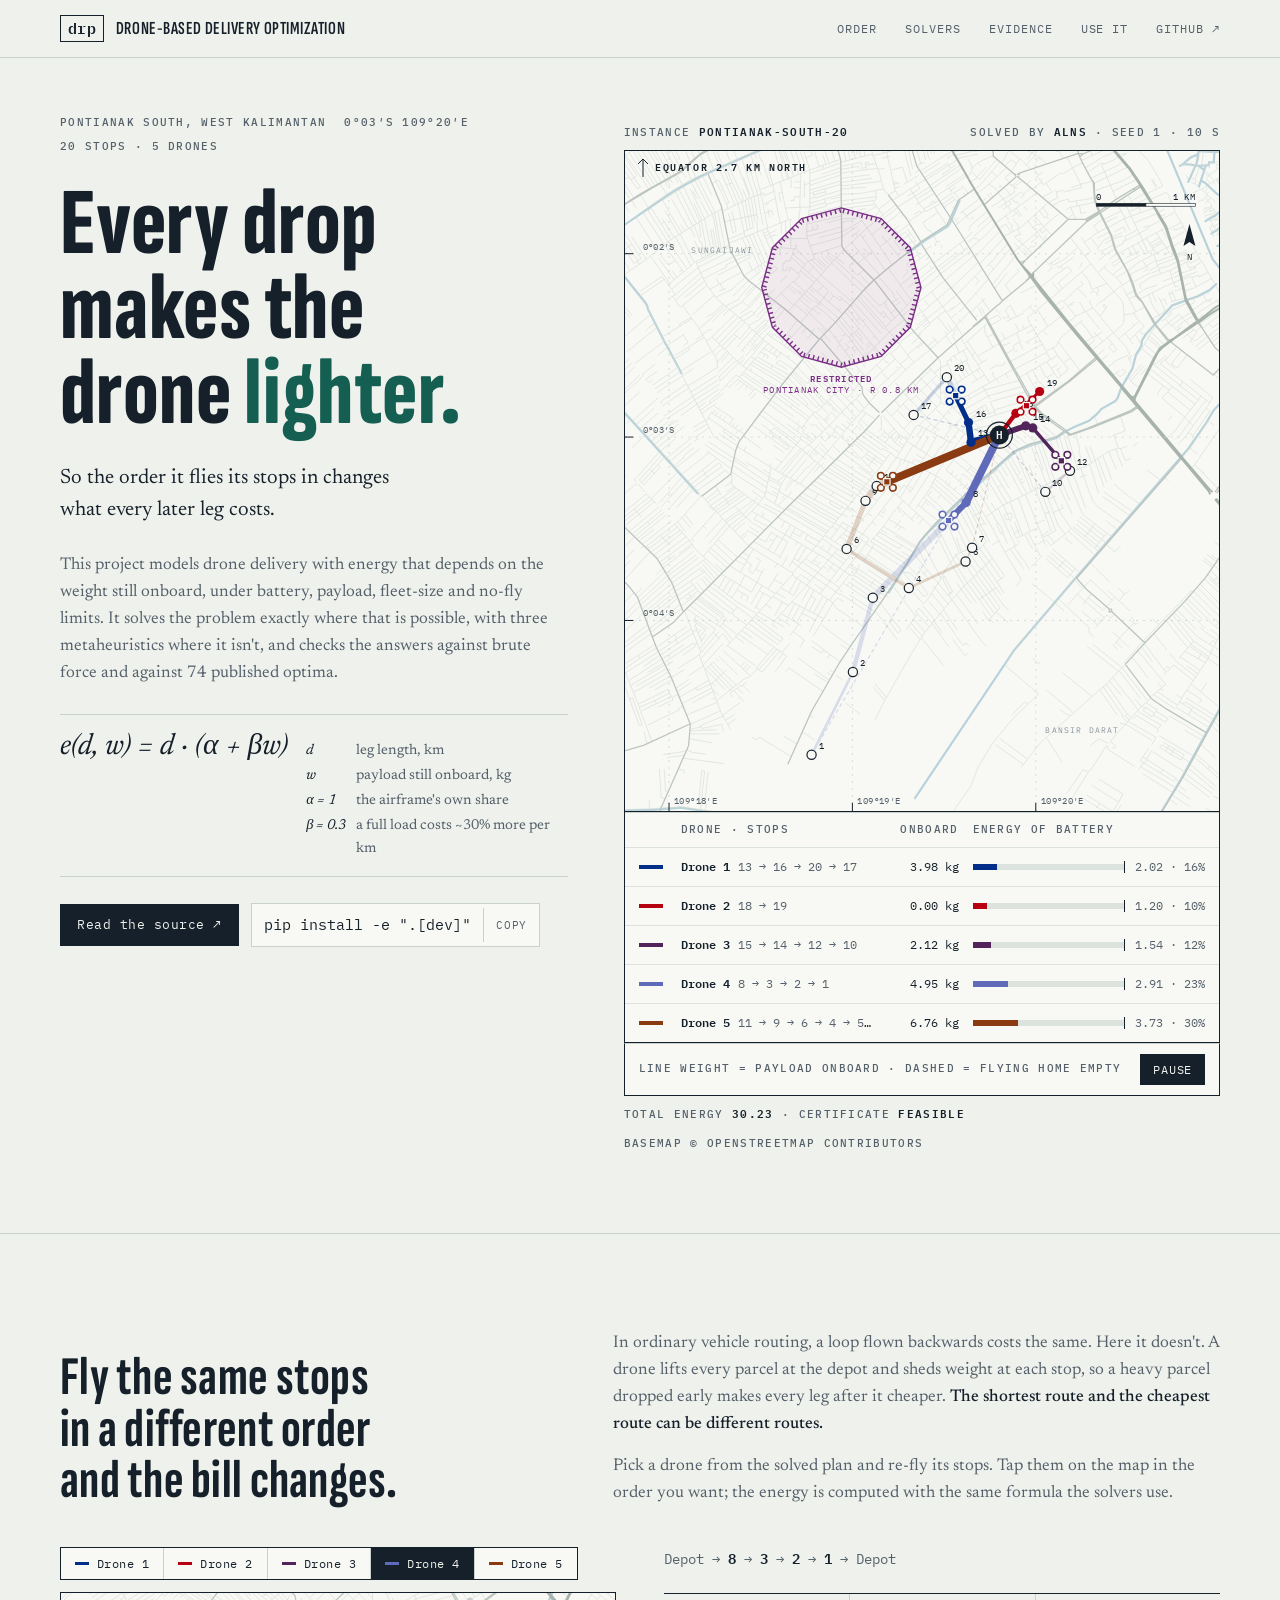
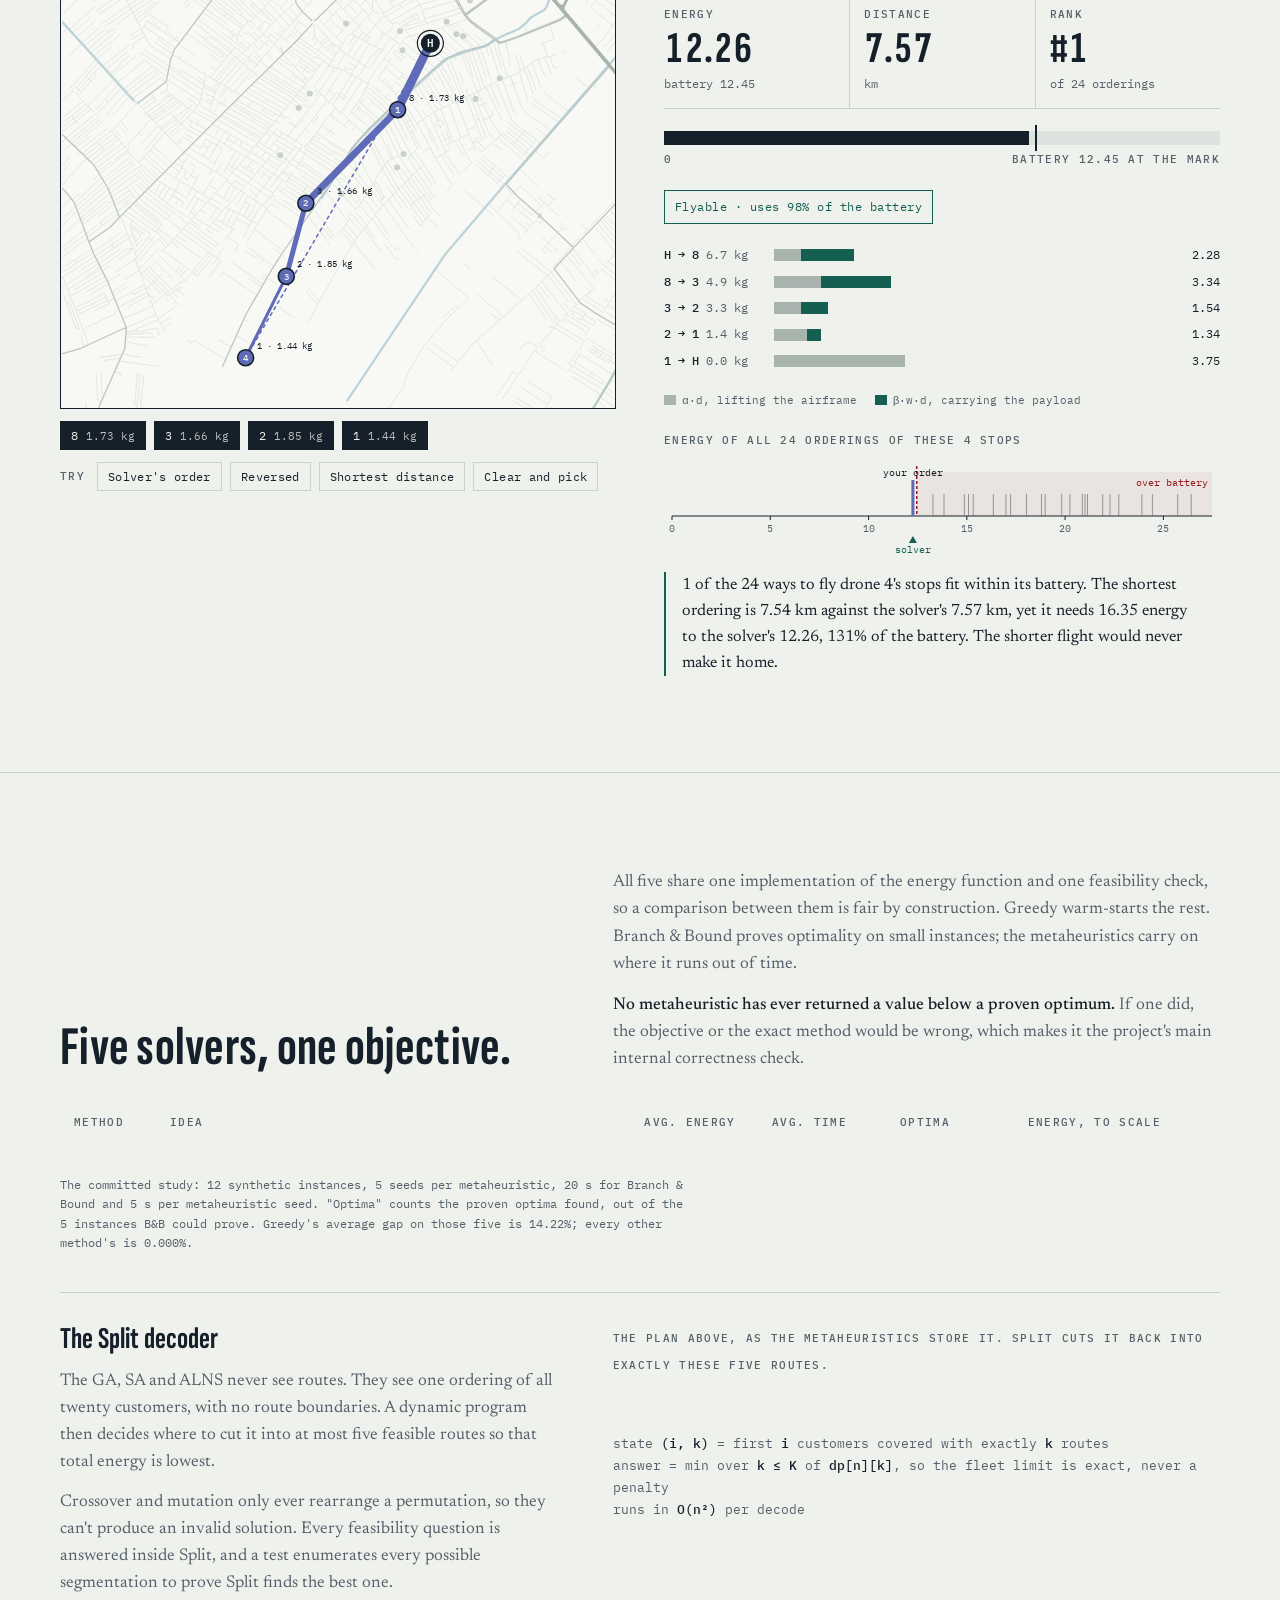
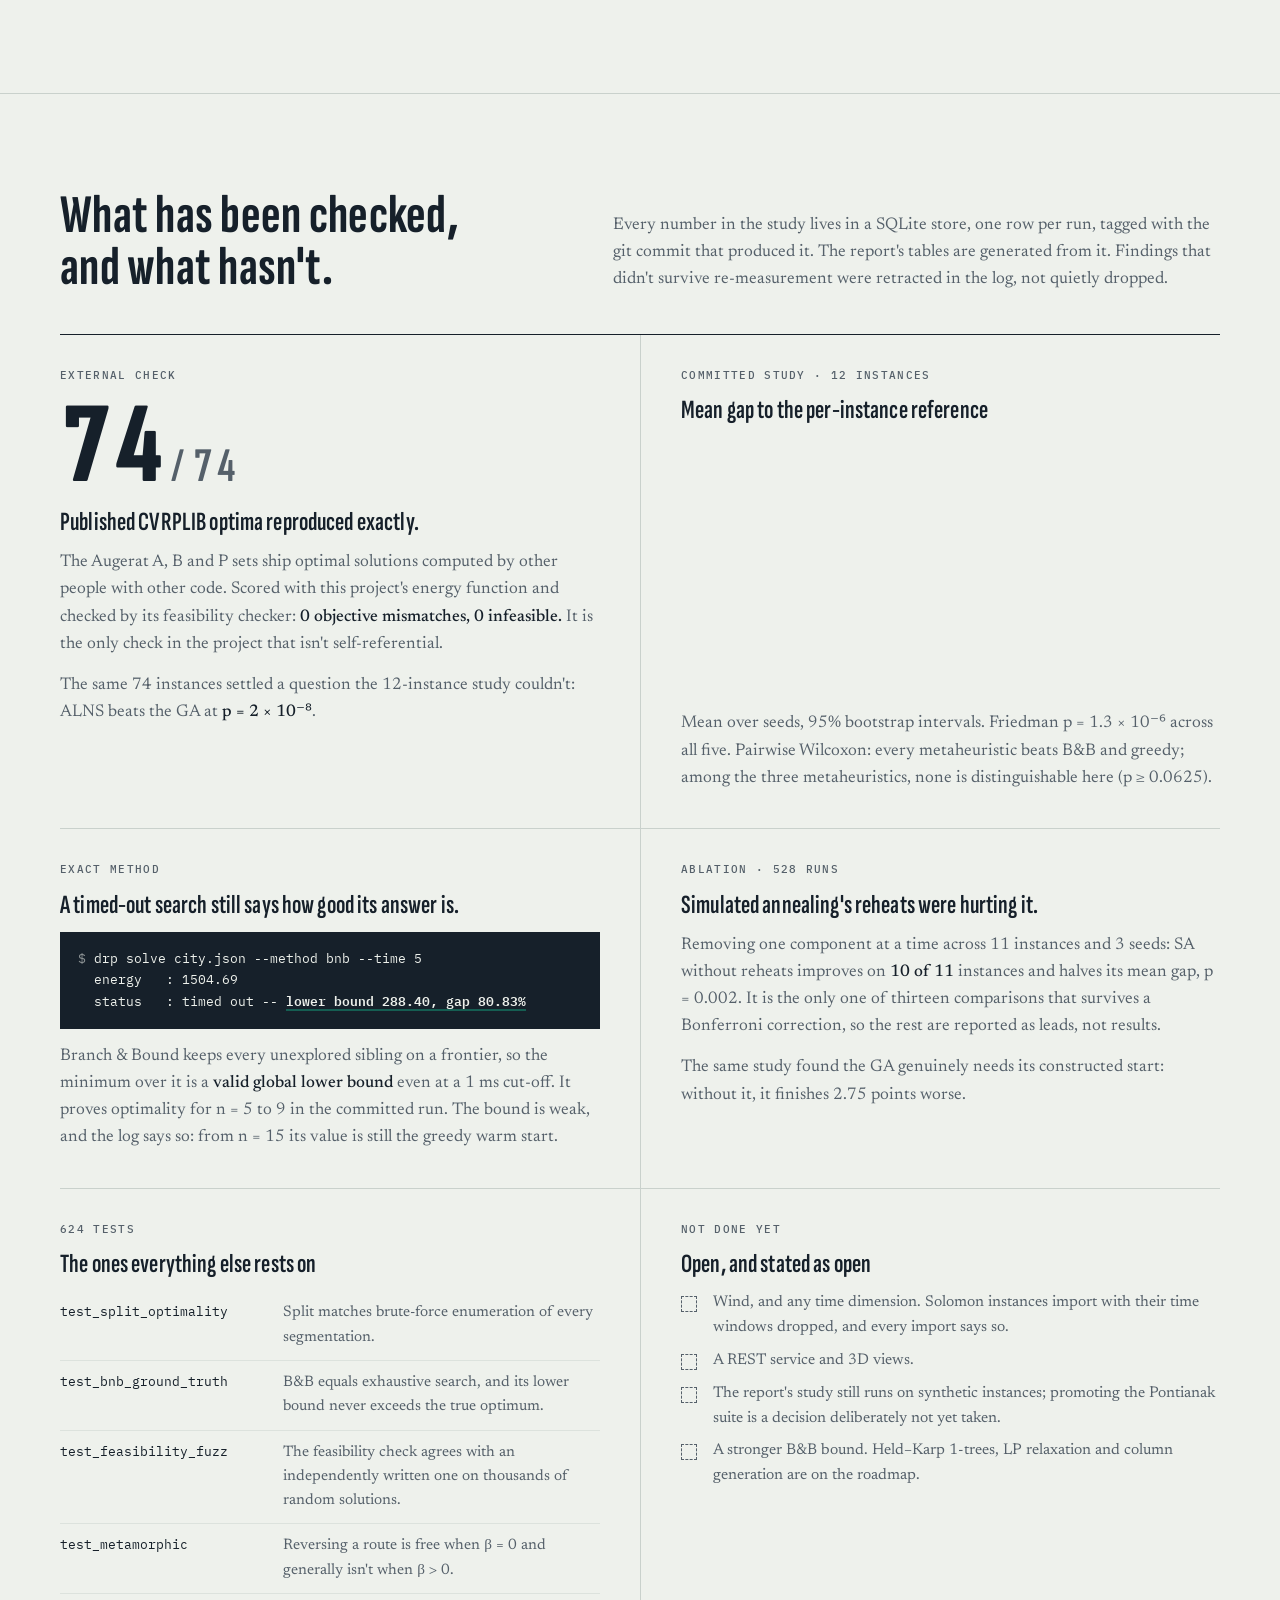
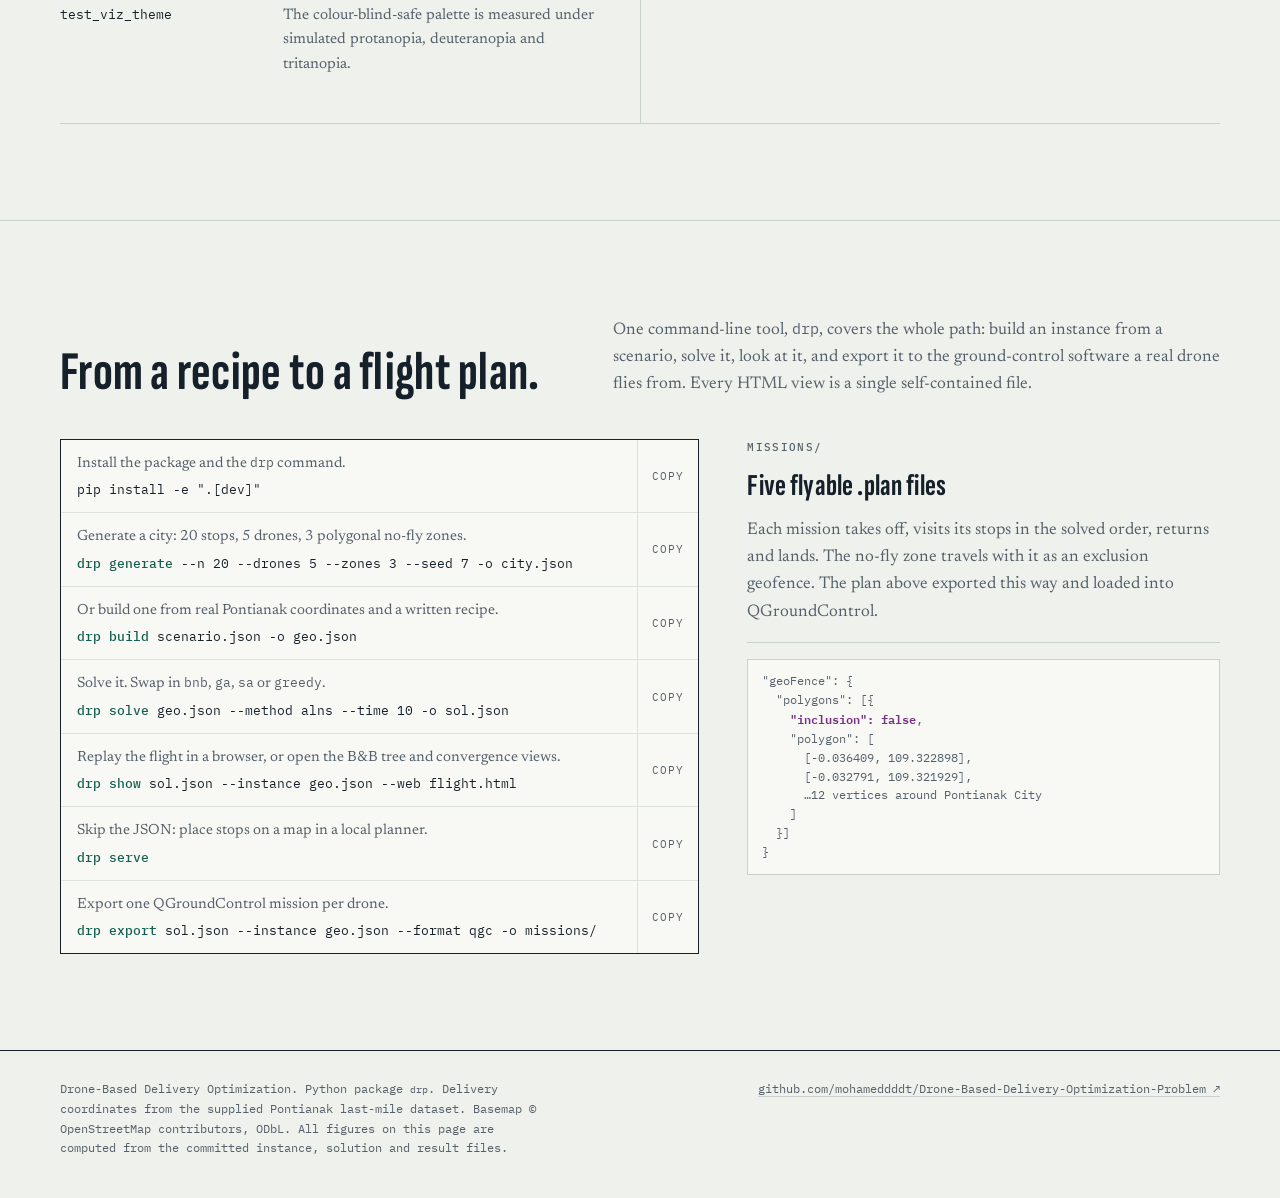
==== site/index.html @ 7f6e285e "Add the project site's page Hero chart and manifest, the order lab, the solvers, what has been check" ====
<!doctype html>
<html lang="en">
<head>
<meta charset="utf-8">
<meta name="viewport" content="width=device-width, initial-scale=1, viewport-fit=cover">
<title>Drone-Based Delivery Optimization</title>
<meta name="description" content="Drone routing where energy depends on the weight still onboard: exact and metaheuristic solvers, real Pontianak geography, and the evidence behind the numbers.">
<link rel="preconnect" href="https://fonts.googleapis.com">
<link rel="preconnect" href="https://fonts.gstatic.com" crossorigin>
<link rel="stylesheet" href="https://fonts.googleapis.com/css2?family=IBM+Plex+Mono:wght@400;500;600&family=Newsreader:ital,opsz,wght@0,6..72,400;0,6..72,500;1,6..72,400&family=Sofia+Sans+Extra+Condensed:wght@500;600;700;800&display=swap">
<link rel="stylesheet" href="styles.css">
</head>
<body>
<header class="top">
  <div class="wrap">
    <a class="mark" href="#top" aria-label="Drone-Based Delivery Optimization, top of page"><b>drp</b><span>Drone-Based Delivery Optimization</span></a>
    <nav aria-label="Sections">
      <a href="#order">Order</a>
      <a href="#solvers">Solvers</a>
      <a href="#evidence">Evidence</a>
      <a href="#use">Use it</a>
      <a href="https://github.com/mohameddddt/Drone-Based-Delivery-Optimization-Problem">GitHub ↗</a>
    </nav>
  </div>
</header>

<main id="top">
<section class="hero">
  <div class="wrap">
    <div class="hero-copy">
      <div class="coords">
        <span class="label">Pontianak South, West Kalimantan</span>
        <span class="label">0°03′S 109°20′E</span>
        <span class="label">20 stops · 5 drones</span>
      </div>
      <h1>Every drop makes the drone <em>lighter.</em></h1>
      <p class="lede">So the order it flies its stops in changes what every later leg costs.</p>
      <p>This project models drone delivery with energy that depends on the weight still onboard, under battery, payload, fleet-size and no-fly limits. It solves the problem exactly where that is possible, with three metaheuristics where it isn't, and checks the answers against brute force and against 74 published optima.</p>
      <div class="formula" aria-label="Energy of one leg">
        <div class="eq"><i>e</i>(<i>d</i>, <i>w</i>) = <i>d</i> · (α + β<i>w</i>)</div>
        <dl>
          <dt>d</dt><dd>leg length, km</dd>
          <dt>w</dt><dd>payload still onboard, kg</dd>
          <dt>α = 1</dt><dd>the airframe's own share</dd>
          <dt>β = 0.3</dt><dd>a full load costs ~30% more per km</dd>
        </dl>
      </div>
      <div class="actions">
        <a class="btn" href="https://github.com/mohameddddt/Drone-Based-Delivery-Optimization-Problem">Read the source ↗</a>
        <div class="copyline"><code id="pipcmd">pip install -e ".[dev]"</code><button type="button" data-copy="pipcmd">Copy</button></div>
      </div>
    </div>

    <figure class="sheet" style="margin:0">
      <div class="sheet-head">
        <span class="label">Instance <b>pontianak-south-20</b></span>
        <span class="label">Solved by <b>ALNS</b> · seed 1 · 10 s</span>
      </div>
      <div class="sheet-frame">
        <svg id="map" viewBox="0 0 1000 1111" role="img" aria-labelledby="map-title map-desc">
          <title id="map-title">Five drone routes over Pontianak South</title>
          <desc id="map-desc">An OpenStreetMap street map of Pontianak South with the equator along the top edge, a circular restricted zone over Pontianak City, the depot, twenty delivery stops and five routes. Each route's line gets thinner after every delivery because less payload is onboard.</desc>
        </svg>
      </div>
      <div class="manifest" id="manifest" aria-label="Fleet manifest">
        <div class="mhead"><span></span><span class="label">Drone · stops</span><span class="label">Onboard</span><span class="label">Energy of battery</span></div>
      </div>
      <div class="playbar">
        <span class="label">Line weight = payload onboard · dashed = flying home empty</span>
        <button type="button" id="play">Fly the plan</button>
      </div>
      <figcaption class="sheet-foot">
        <span class="label">Total energy <b id="total-e">30.23</b> · certificate <b>feasible</b></span>
        <span class="label">Basemap © OpenStreetMap contributors</span>
      </figcaption>
    </figure>
  </div>
</section>

<section class="band" id="order">
  <div class="wrap">
    <div class="sec-head">
      <h2>Fly the same stops in a different order and the bill changes.</h2>
      <div class="intro">
        <p>In ordinary vehicle routing, a loop flown backwards costs the same. Here it doesn't. A drone lifts every parcel at the depot and sheds weight at each stop, so a heavy parcel dropped early makes every leg after it cheaper. <strong>The shortest route and the cheapest route can be different routes.</strong></p>
        <p>Pick a drone from the solved plan and re-fly its stops. Tap them on the map in the order you want; the energy is computed with the same formula the solvers use.</p>
      </div>
    </div>

    <div class="lab">
      <div class="mini-wrap">
        <div class="tabs" role="tablist" aria-label="Choose a drone" id="tabs"></div>
        <div class="mini"><svg id="mini" role="img" aria-label="The chosen drone's stops on the map"></svg></div>
        <div class="picker" id="picker" aria-label="Stops, in the order you tap them"></div>
        <div class="presets">
          <span class="label">Try</span>
          <button type="button" data-preset="solver">Solver's order</button>
          <button type="button" data-preset="reverse">Reversed</button>
          <button type="button" data-preset="shortest">Shortest distance</button>
          <button type="button" data-preset="clear">Clear and pick</button>
        </div>
      </div>

      <div class="readout" aria-live="polite">
        <div class="seq" id="seq"></div>
        <div class="bignums">
          <div><span class="label">Energy</span><span class="v" id="o-e">–</span><span class="s" id="o-e-s"></span></div>
          <div><span class="label">Distance</span><span class="v" id="o-d">–</span><span class="s">km</span></div>
          <div><span class="label">Rank</span><span class="v" id="o-r">–</span><span class="s" id="o-r-s"></span></div>
        </div>
        <div>
          <div class="gauge" id="gauge"><i id="gauge-i"></i><b id="gauge-b"></b></div>
          <div class="gauge-scale"><span class="label">0</span><span class="label" id="gauge-l">battery</span></div>
        </div>
        <div class="verdict wait" id="verdict">Pick the stops</div>
        <div class="legs" id="legs"></div>
        <div class="key"><span><i style="background:var(--road-3)"></i>α·d, lifting the airframe</span><span><i style="background:var(--accent)"></i>β·w·d, carrying the payload</span></div>
        <div class="rug-box">
          <span class="label" id="rug-title">Every ordering of these stops</span>
          <svg id="rug" aria-label="Energy of every possible ordering, with the battery limit"></svg>
        </div>
        <p class="callout" id="callout"></p>
      </div>
    </div>
  </div>
</section>

<section class="band" id="solvers">
  <div class="wrap">
    <div class="sec-head">
      <h2>Five solvers, one objective.</h2>
      <div class="intro">
        <p>All five share one implementation of the energy function and one feasibility check, so a comparison between them is fair by construction. Greedy warm-starts the rest. Branch &amp; Bound proves optimality on small instances; the metaheuristics carry on where it runs out of time.</p>
        <p><strong>No metaheuristic has ever returned a value below a proven optimum.</strong> If one did, the objective or the exact method would be wrong, which makes it the project's main internal correctness check.</p>
      </div>
    </div>

    <div class="strips" id="strips">
      <div class="strip-head" aria-hidden="true">
        <span class="label">Method</span><span class="label">Idea</span><span class="label">Avg. energy</span><span class="label">Avg. time</span><span class="label">Optima</span><span class="label">Energy, to scale</span>
      </div>
    </div>
    <p class="foot-note">The committed study: 12 synthetic instances, 5 seeds per metaheuristic, 20 s for Branch &amp; Bound and 5 s per metaheuristic seed. "Optima" counts the proven optima found, out of the 5 instances B&amp;B could prove. Greedy's average gap on those five is 14.22%; every other method's is 0.000%.</p>

    <div class="split">
      <div>
        <h3>The Split decoder</h3>
        <p style="margin-top:14px">The GA, SA and ALNS never see routes. They see one ordering of all twenty customers, with no route boundaries. A dynamic program then decides where to cut it into at most five feasible routes so that total energy is lowest.</p>
        <p>Crossover and mutation only ever rearrange a permutation, so they can't produce an invalid solution. Every feasibility question is answered inside Split, and a test enumerates every possible segmentation to prove Split finds the best one.</p>
      </div>
      <div style="min-width:0">
        <span class="label">The plan above, as the metaheuristics store it. Split cuts it back into exactly these five routes.</span>
        <div class="tour-box" style="margin-top:28px"><div class="tour" id="tour"></div></div>
        <div class="dp">state <b>(i, k)</b> = first <b>i</b> customers covered with exactly <b>k</b> routes<br>answer = min over <b>k ≤ K</b> of <b>dp[n][k]</b>, so the fleet limit is exact, never a penalty<br>runs in <b>O(n²)</b> per decode</div>
      </div>
    </div>
  </div>
</section>

<section class="band" id="evidence">
  <div class="wrap">
    <div class="sec-head">
      <h2>What has been checked, and what hasn't.</h2>
      <div class="intro">
        <p>Every number in the study lives in a SQLite store, one row per run, tagged with the git commit that produced it. The report's tables are generated from it. Findings that didn't survive re-measurement were retracted in the log, not quietly dropped.</p>
      </div>
    </div>

    <div class="ledger">
      <div class="entry">
        <span class="label">External check</span>
        <div class="huge">74<small> / 74</small></div>
        <h3>Published CVRPLIB optima reproduced exactly.</h3>
        <p>The Augerat A, B and P sets ship optimal solutions computed by other people with other code. Scored with this project's energy function and checked by its feasibility checker: <strong>0 objective mismatches, 0 infeasible.</strong> It is the only check in the project that isn't self-referential.</p>
        <p>The same 74 instances settled a question the 12-instance study couldn't: ALNS beats the GA at <strong>p = 2 × 10⁻⁸</strong>.</p>
      </div>
      <div class="entry ci">
        <span class="label">Committed study · 12 instances</span>
        <h3>Mean gap to the per-instance reference</h3>
        <svg id="ci" viewBox="0 0 520 250" role="img" aria-label="Mean gap with 95% bootstrap confidence intervals: SA 0.51%, ALNS 0.92%, GA 1.44%, Branch and Bound 13.09%, Greedy 19.99%"></svg>
        <p>Mean over seeds, 95% bootstrap intervals. Friedman p = 1.3 × 10⁻⁶ across all five. Pairwise Wilcoxon: every metaheuristic beats B&amp;B and greedy; among the three metaheuristics, none is distinguishable here (p ≥ 0.0625).</p>
      </div>
      <div class="entry">
        <span class="label">Exact method</span>
        <h3>A timed-out search still says how good its answer is.</h3>
<pre class="term"><span class="p">$</span> drp solve city.json --method bnb --time 5
  energy   : 1504.69
  status   : timed out -- <span class="hl">lower bound 288.40, gap 80.83%</span></pre>
        <p>Branch &amp; Bound keeps every unexplored sibling on a frontier, so the minimum over it is a <strong>valid global lower bound</strong> even at a 1 ms cut-off. It proves optimality for n = 5 to 9 in the committed run. The bound is weak, and the log says so: from n = 15 its value is still the greedy warm start.</p>
      </div>
      <div class="entry">
        <span class="label">Ablation · 528 runs</span>
        <h3>Simulated annealing's reheats were hurting it.</h3>
        <p>Removing one component at a time across 11 instances and 3 seeds: SA without reheats improves on <strong>10 of 11</strong> instances and halves its mean gap, p = 0.002. It is the only one of thirteen comparisons that survives a Bonferroni correction, so the rest are reported as leads, not results.</p>
        <p>The same study found the GA genuinely needs its constructed start: without it, it finishes 2.75 points worse.</p>
      </div>
      <div class="entry">
        <span class="label">624 tests</span>
        <h3>The ones everything else rests on</h3>
        <ul class="tests">
          <li><code>test_split_optimality</code><span>Split matches brute-force enumeration of every segmentation.</span></li>
          <li><code>test_bnb_ground_truth</code><span>B&amp;B equals exhaustive search, and its lower bound never exceeds the true optimum.</span></li>
          <li><code>test_feasibility_fuzz</code><span>The feasibility check agrees with an independently written one on thousands of random solutions.</span></li>
          <li><code>test_metamorphic</code><span>Reversing a route is free when β = 0 and generally isn't when β &gt; 0.</span></li>
          <li><code>test_viz_theme</code><span>The colour-blind-safe palette is measured under simulated protanopia, deuteranopia and tritanopia.</span></li>
        </ul>
      </div>
      <div class="entry">
        <span class="label">Not done yet</span>
        <h3>Open, and stated as open</h3>
        <ul class="notyet">
          <li>Wind, and any time dimension. Solomon instances import with their time windows dropped, and every import says so.</li>
          <li>A REST service and 3D views.</li>
          <li>The report's study still runs on synthetic instances; promoting the Pontianak suite is a decision deliberately not yet taken.</li>
          <li>A stronger B&amp;B bound. Held–Karp 1-trees, LP relaxation and column generation are on the roadmap.</li>
        </ul>
      </div>
    </div>
  </div>
</section>

<section class="band" id="use">
  <div class="wrap">
    <div class="sec-head">
      <h2>From a recipe to a flight plan.</h2>
      <div class="intro">
        <p>One command-line tool, <code>drp</code>, covers the whole path: build an instance from a scenario, solve it, look at it, and export it to the ground-control software a real drone flies from. Every HTML view is a single self-contained file.</p>
      </div>
    </div>

    <div class="use">
      <div class="cmds" id="cmds">
        <div class="cmd"><div class="body"><p>Install the package and the <code>drp</code> command.</p><pre id="c1">pip install -e ".[dev]"</pre></div><button type="button" data-copy="c1">Copy</button></div>
        <div class="cmd"><div class="body"><p>Generate a city: 20 stops, 5 drones, 3 polygonal no-fly zones.</p><pre id="c2"><span class="c">drp generate</span> --n 20 --drones 5 --zones 3 --seed 7 -o city.json</pre></div><button type="button" data-copy="c2">Copy</button></div>
        <div class="cmd"><div class="body"><p>Or build one from real Pontianak coordinates and a written recipe.</p><pre id="c3"><span class="c">drp build</span> scenario.json -o geo.json</pre></div><button type="button" data-copy="c3">Copy</button></div>
        <div class="cmd"><div class="body"><p>Solve it. Swap in <code>bnb</code>, <code>ga</code>, <code>sa</code> or <code>greedy</code>.</p><pre id="c4"><span class="c">drp solve</span> geo.json --method alns --time 10 -o sol.json</pre></div><button type="button" data-copy="c4">Copy</button></div>
        <div class="cmd"><div class="body"><p>Replay the flight in a browser, or open the B&amp;B tree and convergence views.</p><pre id="c5"><span class="c">drp show</span> sol.json --instance geo.json --web flight.html</pre></div><button type="button" data-copy="c5">Copy</button></div>
        <div class="cmd"><div class="body"><p>Skip the JSON: place stops on a map in a local planner.</p><pre id="c6"><span class="c">drp serve</span></pre></div><button type="button" data-copy="c6">Copy</button></div>
        <div class="cmd"><div class="body"><p>Export one QGroundControl mission per drone.</p><pre id="c7"><span class="c">drp export</span> sol.json --instance geo.json --format qgc -o missions/</pre></div><button type="button" data-copy="c7">Copy</button></div>
      </div>

      <div class="qgc">
        <span class="label">missions/</span>
        <h3>Five flyable .plan files</h3>
        <p>Each mission takes off, visits its stops in the solved order, returns and lands. The no-fly zone travels with it as an exclusion geofence. The plan above exported this way and loaded into QGroundControl.</p>
        <ul class="files" id="files"></ul>
<pre class="plan">"geoFence": {
  "polygons": [{
    <b>"inclusion": false</b>,
    "polygon": [
      [-0.036409, 109.322898],
      [-0.032791, 109.321929],
      …12 vertices around Pontianak City
    ]
  }]
}</pre>
      </div>
    </div>
  </div>
</section>
</main>

<footer>
  <div class="wrap">
    <p>Drone-Based Delivery Optimization. Python package <code>drp</code>. Delivery coordinates from the supplied Pontianak last-mile dataset. Basemap © OpenStreetMap contributors, ODbL. All figures on this page are computed from the committed instance, solution and result files.</p>
    <p><a href="https://github.com/mohameddddt/Drone-Based-Delivery-Optimization-Problem">github.com/mohameddddt/Drone-Based-Delivery-Optimization-Problem ↗</a></p>
  </div>
</footer>
<div class="toast" id="toast" hidden></div>

<script src="data/instance.js"></script>
<script src="data/basemap.js"></script>
<script src="js/model.js"></script>
<script src="js/chart.js"></script>
<script src="js/lab.js"></script>
<script src="js/sections.js"></script>
</body>
</html>
---- site/styles.css ----
/* Layout: an aeronautical chart sheet. A reading column beside one large chart, then
   flight-strip rows for the solvers, then an evidence ledger. Hairline rules, no cards. */
:root {
  --paper: #EEF1EC;
  --panel: #F8F9F5;
  --ink: #16202A;
  --muted: #55606A;
  --faint: #8A949B;
  --rule: #C9D1CC;
  --rule-soft: #DCE2DD;
  --road: #D3DAD4;
  --road-2: #BCC5BF;
  --road-3: #A9B3AD;
  --water: #B9D2DA;
  --green: #D8E3D0;
  --built: #DADDD5;
  --restricted: #7A2E86;
  --accent: #155E52;
  --caution: #971820;
  --r1: #002E89; --r2: #B60012; --r3: #52245B; --r4: #5F6AB8; --r5: #8A3B12;

  --f-display: "Sofia Sans Extra Condensed", "Arial Narrow", "Roboto Condensed", sans-serif;
  --f-body: "Newsreader", "Iowan Old Style", Georgia, serif;
  --f-mono: "IBM Plex Mono", ui-monospace, "SFMono-Regular", Menlo, Consolas, monospace;

  --step--1: 0.8125rem;
  --step-0: 1.0625rem;
  --step-1: 1.3rem;
  --step-2: 1.9rem;
  --step-3: clamp(2.4rem, 4.6vw, 3.4rem);
  --step-4: clamp(3.1rem, 7.4vw, 6rem);
  --gutter: clamp(16px, 4vw, 40px);
  --max: 1240px;
}
@media (prefers-color-scheme: dark) {
  :root:not([data-theme="light"]) {
    --paper: #0E151B; --panel: #141D25; --ink: #E2E8E4; --muted: #9AA6AD; --faint: #6C7880;
    --rule: #2A3640; --rule-soft: #1E2932; --road: #1F2A33; --road-2: #2C3944; --road-3: #3A4955;
    --water: #173540; --green: #15241D; --built: #1C252C;
    --restricted: #D392E2; --accent: #62C3AF; --caution: #FF8274;
    --r1: #79A3FF; --r2: #FF7A70; --r3: #D49AF0; --r4: #9ED6E8; --r5: #F2AE5E;
    color-scheme: dark;
  }
}
:root[data-theme="dark"] {
  --paper: #0E151B; --panel: #141D25; --ink: #E2E8E4; --muted: #9AA6AD; --faint: #6C7880;
  --rule: #2A3640; --rule-soft: #1E2932; --road: #1F2A33; --road-2: #2C3944; --road-3: #3A4955;
  --water: #173540; --green: #15241D; --built: #1C252C;
  --restricted: #D392E2; --accent: #62C3AF; --caution: #FF8274;
  --r1: #79A3FF; --r2: #FF7A70; --r3: #D49AF0; --r4: #9ED6E8; --r5: #F2AE5E;
  color-scheme: dark;
}

* { box-sizing: border-box; }
html { -webkit-text-size-adjust: 100%; scroll-behavior: smooth; }
@media (prefers-reduced-motion: reduce) { html { scroll-behavior: auto; } }
body {
  margin: 0; background: var(--paper); color: var(--ink);
  font-family: var(--f-body); font-size: var(--step-0); line-height: 1.6;
  font-optical-sizing: auto;
}
.wrap { max-width: var(--max); margin-inline: auto; padding-inline: var(--gutter); }
a { color: inherit; text-decoration-color: var(--rule); text-underline-offset: 3px; }
a:hover { text-decoration-color: currentColor; }
:focus-visible { outline: 2px solid var(--accent); outline-offset: 3px; border-radius: 2px; }
h1, h2, h3 { font-family: var(--f-display); font-weight: 700; line-height: 0.95; margin: 0; text-wrap: balance; letter-spacing: 0.005em; }
p { margin: 0; }
.label {
  font-family: var(--f-mono); font-size: 0.6875rem; font-weight: 500; letter-spacing: 0.12em;
  text-transform: uppercase; color: var(--muted);
}
.mono { font-family: var(--f-mono); font-variant-numeric: tabular-nums; }
.num { font-variant-numeric: tabular-nums; }
code { font-family: var(--f-mono); font-size: 0.88em; }

/* ---------- top bar ---------- */
.top { border-bottom: 1px solid var(--rule); }
.top .wrap { display: flex; align-items: center; justify-content: space-between; gap: 16px; padding-block: 14px; flex-wrap: wrap; }
.mark { display: flex; align-items: baseline; gap: 12px; text-decoration: none; }
.mark b { font-family: var(--f-mono); font-weight: 600; font-size: 0.95rem; letter-spacing: 0.02em; border: 1.5px solid var(--ink); padding: 1px 7px 0; }
.mark span { font-family: var(--f-display); font-weight: 600; font-size: 1.15rem; letter-spacing: 0.03em; text-transform: uppercase; }
.top nav { display: flex; gap: clamp(12px, 2.4vw, 28px); flex-wrap: wrap; }
.top nav a { font-family: var(--f-mono); font-size: 0.75rem; letter-spacing: 0.08em; text-transform: uppercase; text-decoration: none; color: var(--muted); }
.top nav a:hover { color: var(--ink); }

/* ---------- hero ---------- */
.hero .wrap { display: grid; grid-template-columns: minmax(0, 1fr); gap: 36px; padding-block: 40px 56px; }
@media (min-width: 960px) {
  .hero .wrap { grid-template-columns: minmax(0, 0.92fr) minmax(0, 1.08fr); gap: 56px; padding-block: 56px 72px; }
}
.hero-copy { display: flex; flex-direction: column; gap: 26px; min-width: 0; }
.coords { display: flex; flex-wrap: wrap; gap: 6px 18px; }
.hero h1 { font-size: var(--step-4); font-weight: 800; line-height: 0.9; }
.hero h1 em { font-style: normal; color: var(--accent); }
.lede { font-size: var(--step-1); line-height: 1.5; max-width: 34ch; color: var(--ink); }
.lede + p { max-width: 54ch; color: var(--muted); }
.formula {
  display: grid; grid-template-columns: auto minmax(0, 1fr); gap: 4px 18px; align-items: baseline;
  border-top: 1px solid var(--rule); border-bottom: 1px solid var(--rule); padding-block: 16px;
}
.formula .eq { font-family: var(--f-body); font-style: italic; font-size: 1.85rem; line-height: 1.1; white-space: nowrap; }
.formula .eq i { font-style: italic; }
.formula dl { margin: 0; display: grid; grid-template-columns: auto minmax(0, 1fr); gap: 2px 10px; font-size: 0.9rem; color: var(--muted); }
.formula dt { font-style: italic; color: var(--ink); }
.formula dd { margin: 0; }
@media (max-width: 520px) { .formula { grid-template-columns: minmax(0, 1fr); } }
.actions { display: flex; flex-wrap: wrap; gap: 12px; align-items: center; }
.btn {
  display: inline-flex; align-items: center; gap: 10px; font-family: var(--f-mono); font-size: 0.8rem;
  letter-spacing: 0.04em; padding: 10px 16px; border: 1.5px solid var(--ink); background: var(--ink); color: var(--paper);
  text-decoration: none; cursor: pointer; border-radius: 0;
}
.btn:hover { background: transparent; color: var(--ink); }
.btn.ghost { background: transparent; color: var(--ink); }
.btn.ghost:hover { background: var(--ink); color: var(--paper); }
.copyline { display: inline-flex; align-items: center; gap: 0; border: 1.5px solid var(--rule); background: var(--panel); max-width: 100%; }
.copyline code { padding: 9px 12px; white-space: nowrap; overflow-x: auto; }
.copyline button { font-family: var(--f-mono); font-size: 0.7rem; letter-spacing: 0.08em; text-transform: uppercase; border: 0; border-left: 1.5px solid var(--rule); background: transparent; color: var(--muted); padding: 10px 12px; cursor: pointer; }
.copyline button:hover { color: var(--ink); }

/* ---------- chart ---------- */
.sheet { min-width: 0; display: flex; flex-direction: column; gap: 0; }
.sheet-frame { position: relative; border: 1.5px solid var(--ink); background: var(--panel); }
.sheet-frame svg { display: block; width: 100%; height: auto; }
.sheet-head, .sheet-foot { display: flex; justify-content: space-between; gap: 12px; flex-wrap: wrap; padding-block: 8px; }
.sheet-head .label b, .sheet-foot .label b { color: var(--ink); font-weight: 600; }
#map text, #mini text { font-family: var(--f-mono); }
.bm-street { fill: none; stroke: var(--road); stroke-width: 0.6px; vector-effect: non-scaling-stroke; stroke-linejoin: round; }
.bm-secondary { fill: none; stroke: var(--road-2); stroke-width: 1.3px; vector-effect: non-scaling-stroke; stroke-linejoin: round; }
.bm-arterial { fill: none; stroke: var(--road-3); stroke-width: 2px; vector-effect: non-scaling-stroke; stroke-linejoin: round; }
.bm-waterl { fill: none; stroke: var(--water); stroke-width: 2.2px; vector-effect: non-scaling-stroke; stroke-linecap: round; }
.bm-watera { fill: var(--water); }
.bm-green { fill: var(--green); }
.bm-built { fill: var(--built); }
.grat { stroke: var(--rule); stroke-width: 0.7px; vector-effect: non-scaling-stroke; stroke-dasharray: 2 5; }
.grat-tick { stroke: var(--ink); stroke-width: 1px; vector-effect: non-scaling-stroke; }
.grat-label { font-size: 9.5px; fill: var(--muted); letter-spacing: 0.04em; }
.equator { stroke: var(--ink); stroke-width: 1.2px; vector-effect: non-scaling-stroke; stroke-dasharray: 10 4 2 4; }
.equator-label { font-size: 10px; fill: var(--ink); letter-spacing: 0.16em; font-weight: 600; }
.place { font-size: 8.5px; fill: var(--faint); letter-spacing: 0.14em; text-transform: uppercase; }
.place.city { font-size: 11px; fill: var(--muted); letter-spacing: 0.3em; }
.nf-fill { fill: var(--restricted); fill-opacity: 0.07; }
.nf-hatch { fill: none; stroke: var(--restricted); stroke-width: 9px; vector-effect: non-scaling-stroke; stroke-dasharray: 1.4 3.4; }
.nf-line { fill: none; stroke: var(--restricted); stroke-width: 1.4px; vector-effect: non-scaling-stroke; }
.nf-label { font-size: 9px; fill: var(--restricted); letter-spacing: 0.14em; font-weight: 600; }
.leg { fill: none; stroke-linecap: round; vector-effect: non-scaling-stroke; }
.leg.empty { stroke-dasharray: 3 4; }
.routes { transition: opacity 400ms ease; }
.routes.dim { opacity: 0.2; }
.route { transition: opacity 250ms ease; }
.focus-on .route:not(.is-focus), .focus-on .flown .route-f:not(.is-focus) { opacity: 0.12; }
.stop circle.dot { fill: var(--panel); stroke: var(--ink); stroke-width: 1.2; transition: fill 300ms ease; }
.stop text { font-size: 9px; fill: var(--ink); }
.stop.done circle.dot { stroke-width: 0; }
.depot circle { fill: var(--ink); }
.depot .ring { fill: none; stroke: var(--ink); stroke-width: 1.2; }
.depot text { fill: var(--panel); font-size: 11px; font-weight: 600; }
.depot .dl { fill: var(--ink); font-size: 9px; letter-spacing: 0.14em; font-weight: 600; }
.drone .arm { stroke: var(--ink); stroke-width: 1.4; }
.drone .rotor { fill: var(--panel); stroke-width: 1.6; }
.drone .hub { stroke: var(--panel); stroke-width: 1.2; }
.scalebar rect { stroke: var(--ink); stroke-width: 1; }
.scalebar text, .north text { font-size: 9px; fill: var(--ink); letter-spacing: 0.08em; }
.north path { fill: var(--ink); }

.manifest { border: 1.5px solid var(--ink); border-top: 0; background: var(--panel); }
.mrow {
  display: grid; grid-template-columns: 28px minmax(0, 1fr) 70px minmax(0, 1.2fr); gap: 4px 14px; align-items: center;
  padding: 9px 14px; border-top: 1px solid var(--rule-soft); cursor: default;
}
.mrow:first-child { border-top: 0; }
.mrow:hover, .mrow.is-focus { background: var(--paper); }
.mrow .sw { width: 24px; height: 0; border-top: 4px solid; }
.mrow .who { font-family: var(--f-mono); font-size: 0.78rem; min-width: 0; overflow: hidden; text-overflow: ellipsis; white-space: nowrap; }
.mrow .who b { font-weight: 600; margin-right: 8px; }
.mrow .who span { color: var(--muted); }
.mrow .kg { font-family: var(--f-mono); font-size: 0.78rem; text-align: right; font-variant-numeric: tabular-nums; }
.mrow .bat { display: grid; grid-template-columns: minmax(0, 1fr) auto; align-items: center; gap: 10px; }
.mrow .track { position: relative; height: 6px; background: var(--rule-soft); }
.mrow .track i { position: absolute; inset: 0 auto 0 0; width: 0; }
.mrow .track::after { content: ""; position: absolute; right: 0; top: -3px; bottom: -3px; border-right: 1.5px solid var(--ink); }
.mrow .bv { font-family: var(--f-mono); font-size: 0.75rem; font-variant-numeric: tabular-nums; color: var(--muted); min-width: 4.6em; text-align: right; }
.mhead { display: grid; grid-template-columns: 28px minmax(0, 1fr) 70px minmax(0, 1.2fr); gap: 14px; padding: 8px 14px; border-top: 1px solid var(--rule); background: var(--panel); }
.mhead .label:nth-child(3) { text-align: right; }
@media (max-width: 560px) {
  .mrow, .mhead { grid-template-columns: 22px minmax(0, 1fr) 62px; }
  .mrow .bat { grid-column: 2 / -1; }
  .mhead .label:nth-child(4) { display: none; }
}
.playbar { display: flex; align-items: center; justify-content: space-between; gap: 12px; flex-wrap: wrap; padding: 10px 14px; border: 1.5px solid var(--ink); border-top: 1px solid var(--rule); background: var(--panel); }
.playbar button { font-family: var(--f-mono); font-size: 0.75rem; letter-spacing: 0.06em; text-transform: uppercase; padding: 7px 12px; background: var(--ink); color: var(--paper); border: 1.5px solid var(--ink); cursor: pointer; }
.playbar button:hover { background: transparent; color: var(--ink); }

/* ---------- sections ---------- */
section.band { border-top: 1px solid var(--rule); }
section.band > .wrap { padding-block: clamp(56px, 8vw, 96px); display: flex; flex-direction: column; gap: 40px; }
.sec-head { display: grid; grid-template-columns: minmax(0, 1fr); gap: 18px; }
@media (min-width: 900px) { .sec-head { grid-template-columns: minmax(0, 0.9fr) minmax(0, 1.1fr); gap: 56px; align-items: end; } }
.sec-head h2 { font-size: var(--step-3); }
.sec-head .intro { display: flex; flex-direction: column; gap: 14px; max-width: 62ch; }
.sec-head .intro p { color: var(--muted); }
.sec-head .intro p strong { color: var(--ink); font-weight: 500; }

/* ---------- order lab ---------- */
.lab { display: grid; grid-template-columns: minmax(0, 1fr); gap: 32px; }
@media (min-width: 960px) { .lab { grid-template-columns: minmax(0, 1fr) minmax(0, 1fr); gap: 48px; } }
.tabs { display: flex; flex-wrap: wrap; gap: 0; border: 1.5px solid var(--ink); width: fit-content; max-width: 100%; }
.tabs button {
  font-family: var(--f-mono); font-size: 0.75rem; letter-spacing: 0.04em; padding: 8px 14px; border: 0; border-left: 1px solid var(--rule);
  background: var(--panel); color: var(--ink); cursor: pointer; display: inline-flex; gap: 8px; align-items: center;
}
.tabs button:first-child { border-left: 0; }
.tabs button i { width: 14px; height: 0; border-top: 3px solid; display: inline-block; }
.tabs button[aria-selected="true"] { background: var(--ink); color: var(--paper); }
.mini-wrap { display: flex; flex-direction: column; gap: 12px; min-width: 0; }
.mini { position: relative; aspect-ratio: 4 / 3; max-width: 100%; border: 1.5px solid var(--ink); background: var(--panel); overflow: hidden; }
.mini svg { display: block; width: 100%; height: 100%; }
.mini .hit { fill: transparent; cursor: pointer; }
.mini .stop.pick circle.dot { stroke-width: 1.6; }
.mini .stop.pick:hover circle.dot { stroke: var(--accent); stroke-width: 2.4; }
.mini .stop.other circle.dot { fill: var(--rule); stroke: none; }
.mini .stop.other text { fill: var(--faint); }
.mini .ord { font-size: 9px; font-weight: 600; fill: var(--paper); }
.picker { display: flex; flex-wrap: wrap; gap: 8px; }
.picker button {
  font-family: var(--f-mono); font-size: 0.75rem; padding: 6px 10px; border: 1.5px solid var(--rule); background: var(--panel); color: var(--ink); cursor: pointer;
  display: inline-flex; gap: 8px; align-items: baseline;
}
.picker button span { color: var(--muted); font-size: 0.7rem; }
.picker button:hover { border-color: var(--ink); }
.picker button[aria-pressed="true"] { background: var(--ink); color: var(--paper); border-color: var(--ink); }
.picker button[aria-pressed="true"] span { color: var(--paper); opacity: 0.75; }
.presets { display: flex; flex-wrap: wrap; gap: 8px; align-items: center; }
.presets .label { margin-right: 4px; }
.presets button { font-family: var(--f-mono); font-size: 0.72rem; letter-spacing: 0.03em; padding: 6px 10px; background: transparent; border: 1px solid var(--rule); color: var(--ink); cursor: pointer; }
.presets button:hover { border-color: var(--ink); }

.readout { display: flex; flex-direction: column; gap: 22px; min-width: 0; }
.seq { font-family: var(--f-mono); font-size: 0.85rem; color: var(--muted); overflow-wrap: anywhere; min-height: 1.6em; }
.seq b { color: var(--ink); font-weight: 600; }
.bignums { display: grid; grid-template-columns: repeat(3, minmax(0, 1fr)); gap: 0; border-top: 1.5px solid var(--ink); border-bottom: 1px solid var(--rule); }
.bignums > div { padding: 12px 0 14px; display: flex; flex-direction: column; gap: 4px; border-left: 1px solid var(--rule); padding-left: 14px; min-width: 0; }
.bignums > div:first-child { border-left: 0; padding-left: 0; }
.bignums .v { font-family: var(--f-display); font-weight: 700; font-size: clamp(2rem, 4vw, 2.75rem); line-height: 1; font-variant-numeric: tabular-nums; }
.bignums .s { font-family: var(--f-mono); font-size: 0.72rem; color: var(--muted); }
.verdict { display: inline-flex; align-items: center; gap: 10px; font-family: var(--f-mono); font-size: 0.78rem; letter-spacing: 0.04em; padding: 6px 10px; border: 1.5px solid currentColor; width: fit-content; max-width: 100%; }
.verdict.ok { color: var(--accent); }
.verdict.bad { color: var(--caution); }
.verdict.wait { color: var(--muted); border-style: dashed; }
.gauge { position: relative; height: 14px; background: var(--rule-soft); }
.gauge i { position: absolute; inset: 0 auto 0 0; background: var(--ink); transition: width 300ms ease; }
.gauge i.over { background: repeating-linear-gradient(135deg, var(--caution) 0 4px, transparent 4px 7px); outline: 1.5px solid var(--caution); outline-offset: -1.5px; }
.gauge b { position: absolute; top: -6px; bottom: -6px; border-left: 2px solid var(--ink); }
.gauge-scale { display: flex; justify-content: space-between; margin-top: 6px; }
.legs { display: flex; flex-direction: column; gap: 8px; }
.legrow { display: grid; grid-template-columns: 8.5em minmax(0, 1fr) 3.4em; gap: 12px; align-items: center; font-family: var(--f-mono); font-size: 0.72rem; }
.legrow .lbl { color: var(--muted); white-space: nowrap; }
.legrow .lbl b { color: var(--ink); font-weight: 500; }
.legrow .bar { display: flex; height: 12px; min-width: 0; }
.legrow .bar .a { background: var(--road-3); }
.legrow .bar .b { background: var(--accent); }
.legrow .ev { text-align: right; font-variant-numeric: tabular-nums; }
.key { display: flex; flex-wrap: wrap; gap: 6px 18px; font-family: var(--f-mono); font-size: 0.7rem; color: var(--muted); }
.key i { display: inline-block; width: 12px; height: 10px; margin-right: 6px; vertical-align: -1px; }
.rug-box { display: flex; flex-direction: column; gap: 8px; }
.rug-box svg { width: 100%; height: 92px; display: block; overflow: visible; }
.rug-box text { font-family: var(--f-mono); font-size: 10px; fill: var(--muted); }
.callout { border-left: 2px solid var(--accent); padding-left: 16px; font-size: 1.02rem; max-width: 60ch; }

/* ---------- flight strips ---------- */
.strips { display: flex; flex-direction: column; gap: 10px; }
.strip-head, .strip {
  display: grid; grid-template-columns: 96px minmax(0, 2.3fr) repeat(3, minmax(0, 0.62fr)) minmax(0, 1fr);
  align-items: stretch;
}
.strip-head > * { padding: 0 14px 4px; }
.strip { border: 1.5px solid var(--ink); background: var(--panel); }
.strip > * { padding: 12px 14px; border-left: 1px solid var(--rule); min-width: 0; }
.strip > *:first-child { border-left: 0; }
.strip .code { font-family: var(--f-display); font-weight: 800; font-size: 2rem; line-height: 1; display: flex; flex-direction: column; justify-content: space-between; gap: 6px; background: var(--ink); color: var(--paper); }
.strip .code small { font-family: var(--f-mono); font-size: 0.62rem; font-weight: 500; letter-spacing: 0.1em; opacity: 0.75; }
.strip .what h3 { font-size: 1.45rem; font-weight: 600; letter-spacing: 0.01em; display: flex; flex-wrap: wrap; gap: 6px 12px; align-items: baseline; }
.strip .what p { font-size: 0.95rem; color: var(--muted); margin-top: 6px; line-height: 1.5; }
.chip { font-family: var(--f-mono); font-size: 0.62rem; font-weight: 500; letter-spacing: 0.1em; text-transform: uppercase; padding: 2px 7px; border: 1px solid var(--accent); color: var(--accent); }
.strip .cell { display: flex; flex-direction: column; justify-content: center; gap: 2px; font-family: var(--f-mono); font-variant-numeric: tabular-nums; }
.strip .cell .v { font-size: 1.05rem; font-weight: 500; }
.strip .cell .label { display: none; }
.strip .ebar { display: flex; flex-direction: column; justify-content: center; gap: 6px; }
.strip .ebar .t { height: 8px; background: var(--rule-soft); position: relative; }
.strip .ebar .t i { position: absolute; inset: 0 auto 0 0; background: var(--ink); }
.strip .ebar .t i.best { background: var(--accent); }
@media (max-width: 860px) {
  .strip-head { display: none; }
  .strip { grid-template-columns: 74px repeat(3, minmax(0, 1fr)); }
  .strip .code { grid-row: span 3; font-size: 1.6rem; }
  .strip .what { grid-column: 2 / -1; }
  .strip .cell { border-top: 1px solid var(--rule); }
  .strip .cell .label { display: block; font-size: 0.6rem; }
  .strip .ebar { grid-column: 2 / -1; border-top: 1px solid var(--rule); }
}
.foot-note { font-family: var(--f-mono); font-size: 0.75rem; color: var(--muted); max-width: 90ch; line-height: 1.6; }

.split { display: grid; grid-template-columns: minmax(0, 1fr); gap: 20px; border-top: 1px solid var(--rule); padding-top: 32px; }
@media (min-width: 900px) { .split { grid-template-columns: minmax(0, 0.9fr) minmax(0, 1.1fr); gap: 56px; } }
.split h3 { font-size: 1.9rem; }
.split p { color: var(--muted); max-width: 60ch; }
.split p + p { margin-top: 12px; }
.tour-box { overflow-x: auto; padding-bottom: 6px; min-width: 0; }
.tour { display: flex; align-items: flex-end; gap: 4px; width: max-content; padding-top: 4px; }
.tour .seg { display: flex; flex-direction: column; gap: 8px; }
.tour .cells { display: flex; gap: 4px; }
.tour .cells span { width: 32px; height: 38px; display: grid; place-items: center; font-family: var(--f-mono); font-size: 0.8rem; background: var(--panel); border: 1.5px solid var(--rule); border-bottom-width: 4px; }
.tour .seg .label { font-size: 0.6rem; }
.tour .cut { align-self: stretch; width: 14px; display: grid; place-items: center; position: relative; }
.tour .cut::before { content: ""; position: absolute; top: -2px; bottom: 18px; left: 50%; border-left: 1.5px dashed var(--ink); }
.tour .cut::after { content: "✂"; position: absolute; top: -18px; left: 50%; transform: translateX(-50%) rotate(90deg); font-size: 12px; color: var(--ink); }
.dp { font-family: var(--f-mono); font-size: 0.8rem; color: var(--muted); margin-top: 16px; line-height: 1.7; }
.dp b { color: var(--ink); font-weight: 500; }

/* ---------- evidence ---------- */
.ledger { display: grid; grid-template-columns: minmax(0, 1fr); gap: 0; border-top: 1.5px solid var(--ink); }
@media (min-width: 900px) { .ledger { grid-template-columns: minmax(0, 1fr) minmax(0, 1fr); } }
.entry { padding: 28px 0; border-bottom: 1px solid var(--rule); display: flex; flex-direction: column; gap: 14px; min-width: 0; }
@media (min-width: 900px) {
  .entry { padding: 32px 40px 36px 0; }
  .entry:nth-child(even) { padding: 32px 0 36px 40px; border-left: 1px solid var(--rule); }
}
.entry h3 { font-size: 1.65rem; font-weight: 600; }
.entry p { color: var(--muted); max-width: 58ch; }
.entry p strong { color: var(--ink); font-weight: 500; }
.huge { font-family: var(--f-display); font-weight: 800; font-size: clamp(4.2rem, 10vw, 7.2rem); line-height: 0.85; letter-spacing: -0.01em; font-variant-numeric: tabular-nums; }
.huge small { font-size: 0.42em; font-weight: 600; color: var(--muted); letter-spacing: 0.02em; }
.term { background: var(--ink); color: var(--paper); font-family: var(--f-mono); font-size: 0.8rem; line-height: 1.7; padding: 16px 18px; overflow-x: auto; white-space: pre; margin: 0; }
.term .p { opacity: 0.55; }
.term .hl { color: var(--paper); font-weight: 600; text-decoration: underline; text-decoration-color: var(--accent); text-decoration-thickness: 2px; text-underline-offset: 3px; }
.ci svg { width: 100%; height: auto; display: block; overflow: visible; }
.ci text { font-family: var(--f-mono); font-size: 11px; fill: var(--muted); }
.ci .m { fill: var(--ink); font-size: 11.5px; }
.tests { margin: 0; padding: 0; list-style: none; display: flex; flex-direction: column; }
.tests li { display: grid; grid-template-columns: minmax(0, 13.5em) minmax(0, 1fr); gap: 4px 18px; padding: 10px 0; border-top: 1px solid var(--rule-soft); font-size: 0.95rem; }
.tests li:first-child { border-top: 0; }
.tests code { color: var(--ink); overflow-wrap: anywhere; }
.tests span { color: var(--muted); }
@media (max-width: 520px) { .tests li { grid-template-columns: minmax(0, 1fr); } }
.notyet { margin: 0; padding: 0; list-style: none; display: flex; flex-direction: column; gap: 8px; }
.notyet li { display: grid; grid-template-columns: 22px minmax(0, 1fr); gap: 10px; color: var(--muted); font-size: 0.97rem; }
.notyet li::before { content: ""; width: 14px; height: 14px; border: 1.5px dashed var(--muted); margin-top: 5px; }

/* ---------- use it ---------- */
.use { display: grid; grid-template-columns: minmax(0, 1fr); gap: 32px; }
@media (min-width: 960px) { .use { grid-template-columns: minmax(0, 1.15fr) minmax(0, 0.85fr); gap: 48px; } }
.cmds { display: flex; flex-direction: column; border: 1.5px solid var(--ink); background: var(--panel); min-width: 0; }
.cmd { display: grid; grid-template-columns: minmax(0, 1fr) auto; border-top: 1px solid var(--rule-soft); }
.cmd:first-child { border-top: 0; }
.cmd .body { padding: 12px 16px; min-width: 0; display: flex; flex-direction: column; gap: 4px; }
.cmd .body p { font-size: 0.92rem; color: var(--muted); }
.cmd pre { margin: 0; font-family: var(--f-mono); font-size: 0.82rem; overflow-x: auto; white-space: pre; }
.cmd pre .c { color: var(--accent); font-weight: 500; }
.cmd button { font-family: var(--f-mono); font-size: 0.66rem; letter-spacing: 0.1em; text-transform: uppercase; background: transparent; border: 0; border-left: 1px solid var(--rule-soft); color: var(--muted); padding: 0 14px; cursor: pointer; }
.cmd button:hover { color: var(--ink); background: var(--paper); }
.qgc { display: flex; flex-direction: column; gap: 16px; min-width: 0; }
.qgc h3 { font-size: 1.9rem; }
.qgc p { color: var(--muted); }
.files { margin: 0; padding: 0; list-style: none; font-family: var(--f-mono); font-size: 0.8rem; border-top: 1px solid var(--rule); }
.files li { display: grid; grid-template-columns: 16px minmax(0, 1fr) auto; gap: 10px; align-items: center; padding: 7px 0; border-bottom: 1px solid var(--rule-soft); }
.files li i { height: 0; border-top: 3px solid; }
.files li span { overflow: hidden; text-overflow: ellipsis; white-space: nowrap; }
.files li em { font-style: normal; color: var(--muted); font-size: 0.72rem; }
.plan { background: var(--panel); border: 1px solid var(--rule); font-family: var(--f-mono); font-size: 0.74rem; line-height: 1.6; padding: 12px 14px; margin: 0; overflow-x: auto; white-space: pre; color: var(--muted); }
.plan b { color: var(--restricted); font-weight: 600; }

footer { border-top: 1.5px solid var(--ink); }
footer .wrap { padding-block: 28px 40px; display: flex; flex-wrap: wrap; justify-content: space-between; gap: 16px 32px; }
footer p { font-family: var(--f-mono); font-size: 0.72rem; color: var(--muted); max-width: 70ch; line-height: 1.7; }
.toast { position: fixed; left: 50%; bottom: calc(20px + env(safe-area-inset-bottom, 0px)); transform: translateX(-50%); background: var(--ink); color: var(--paper); font-family: var(--f-mono); font-size: 0.75rem; padding: 8px 14px; letter-spacing: 0.04em; }
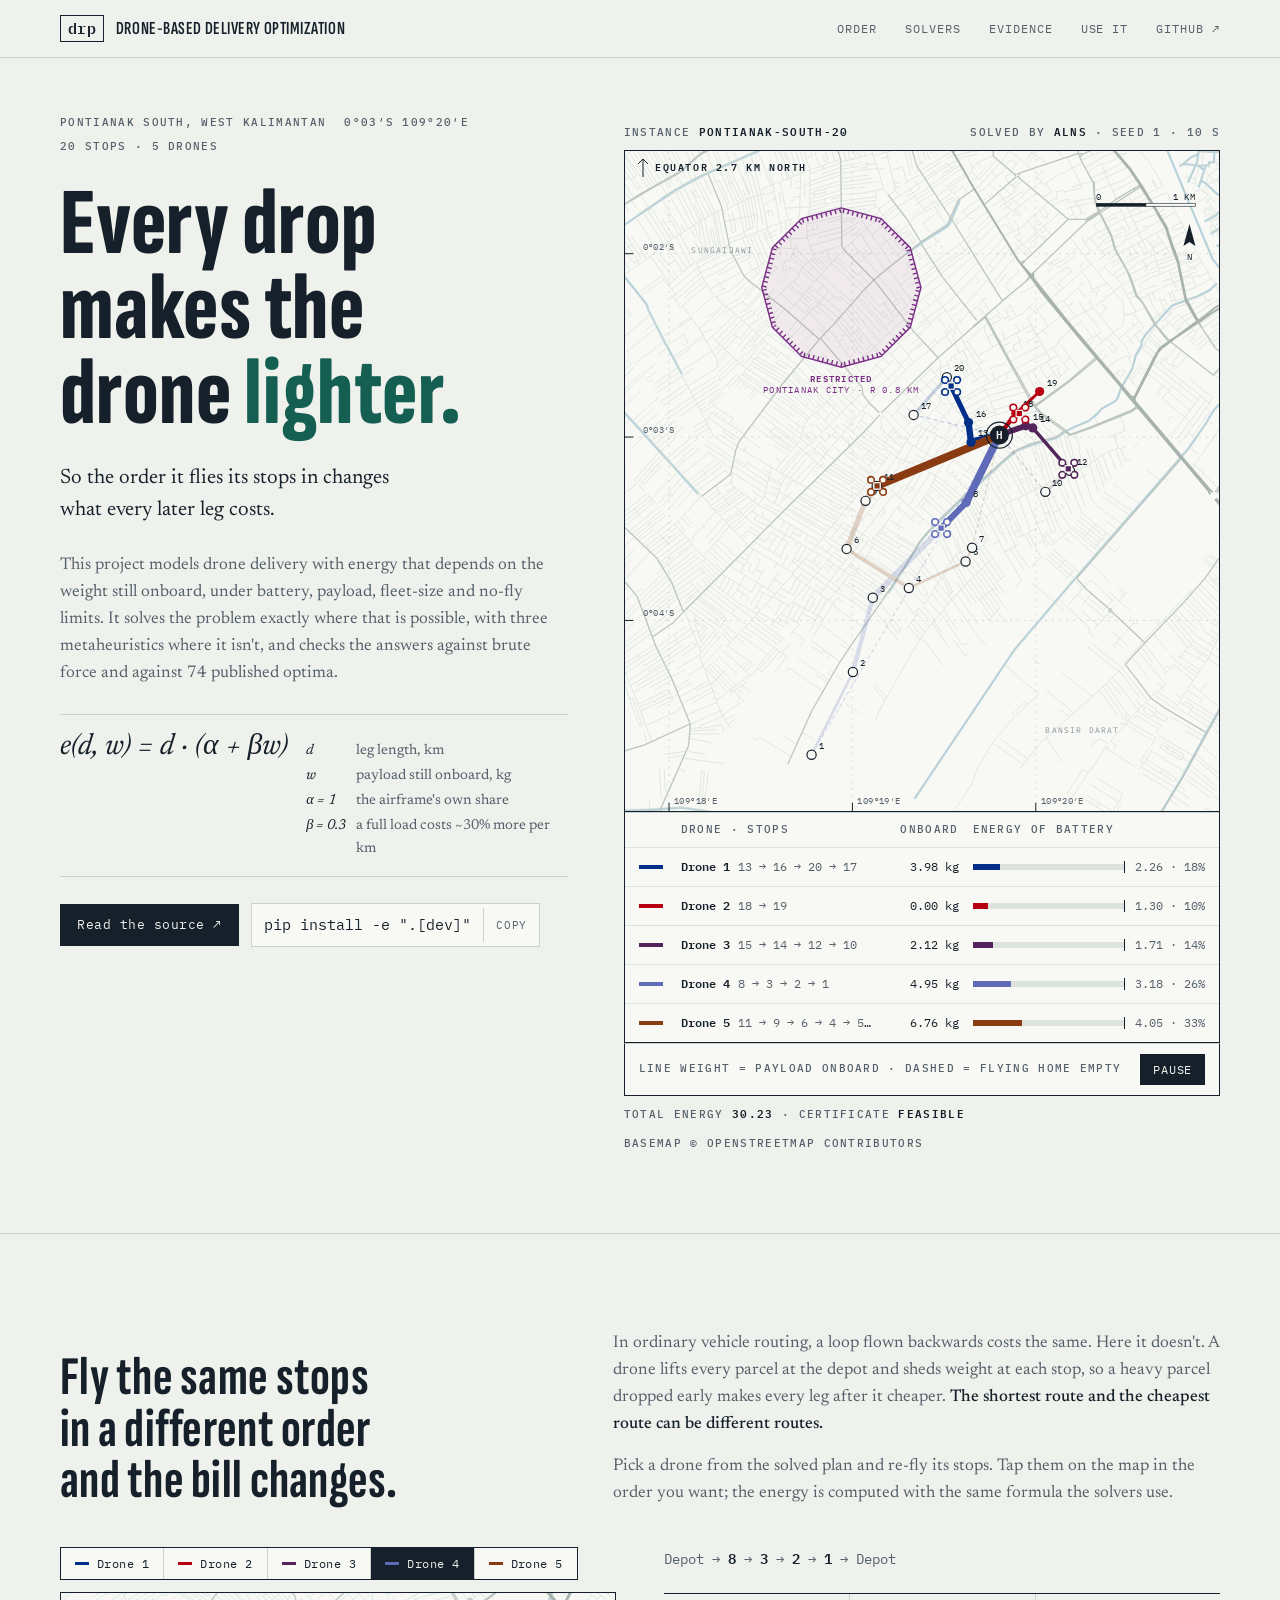
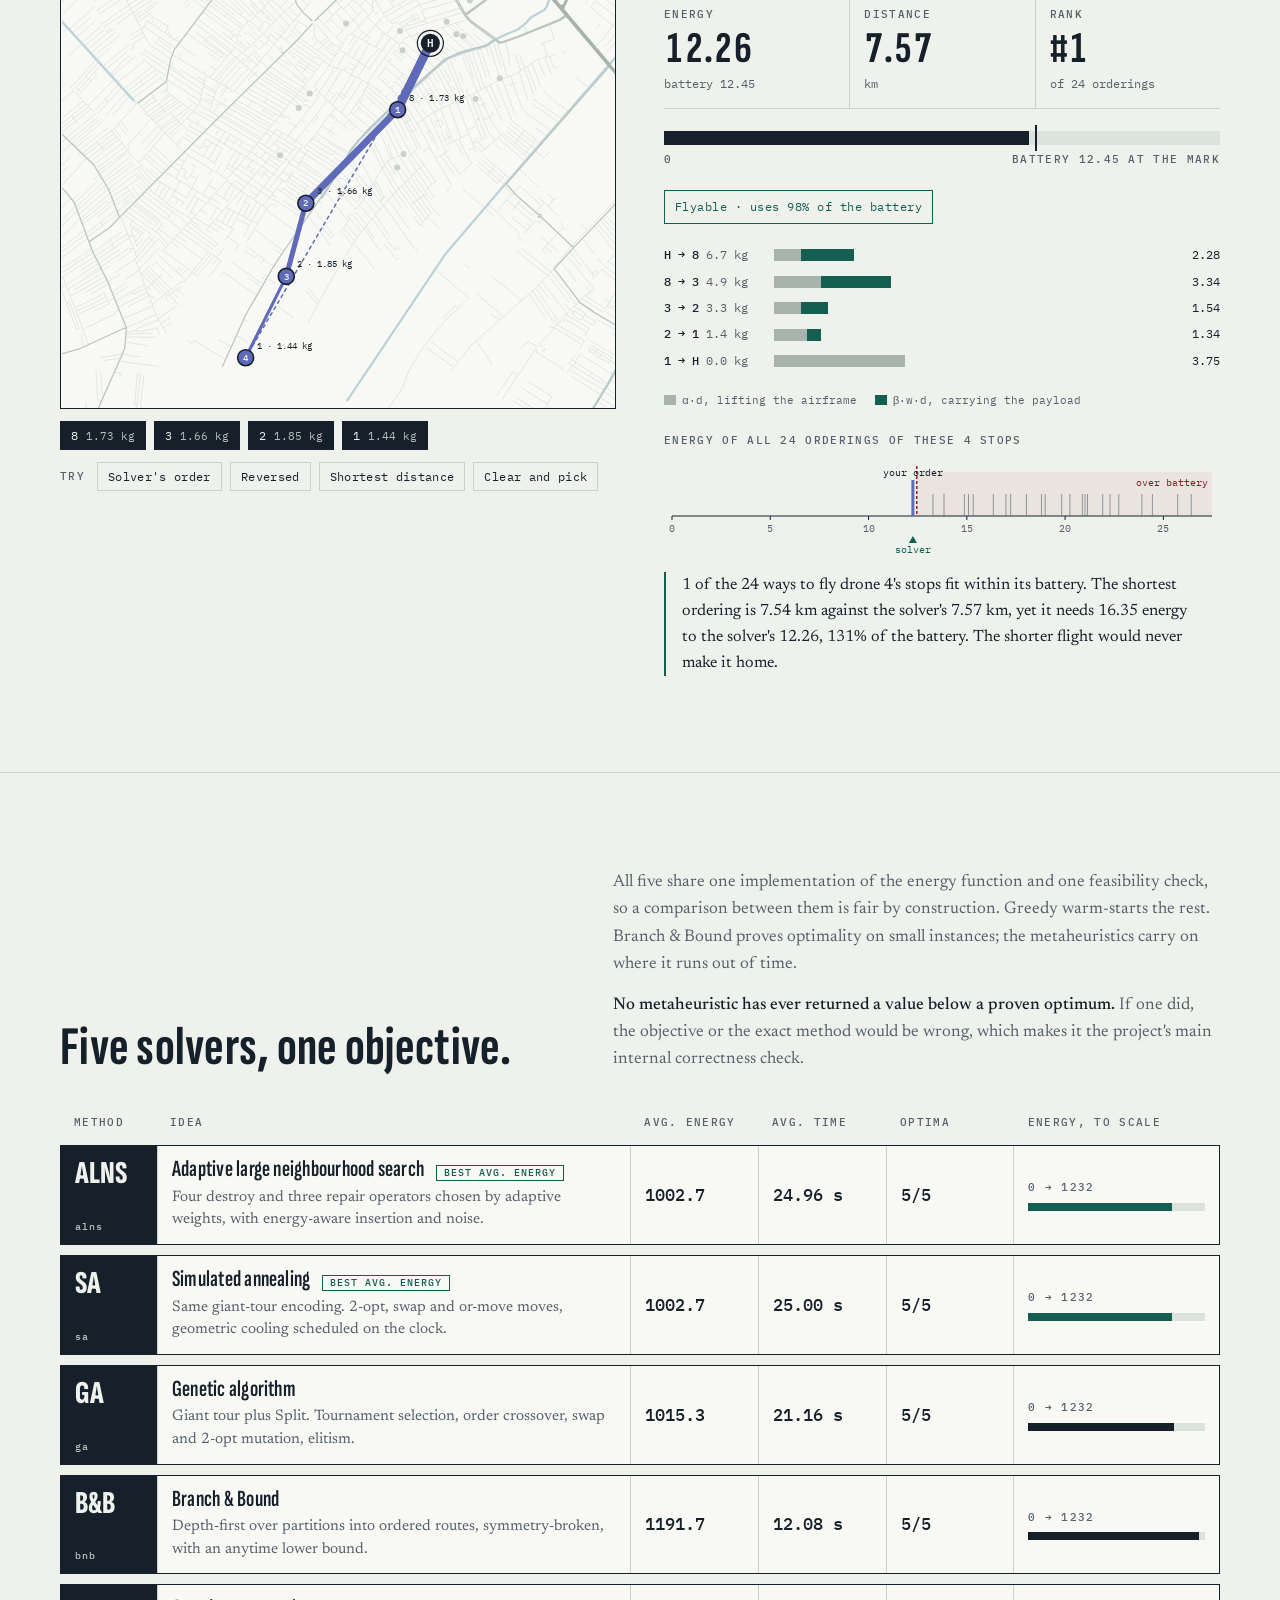
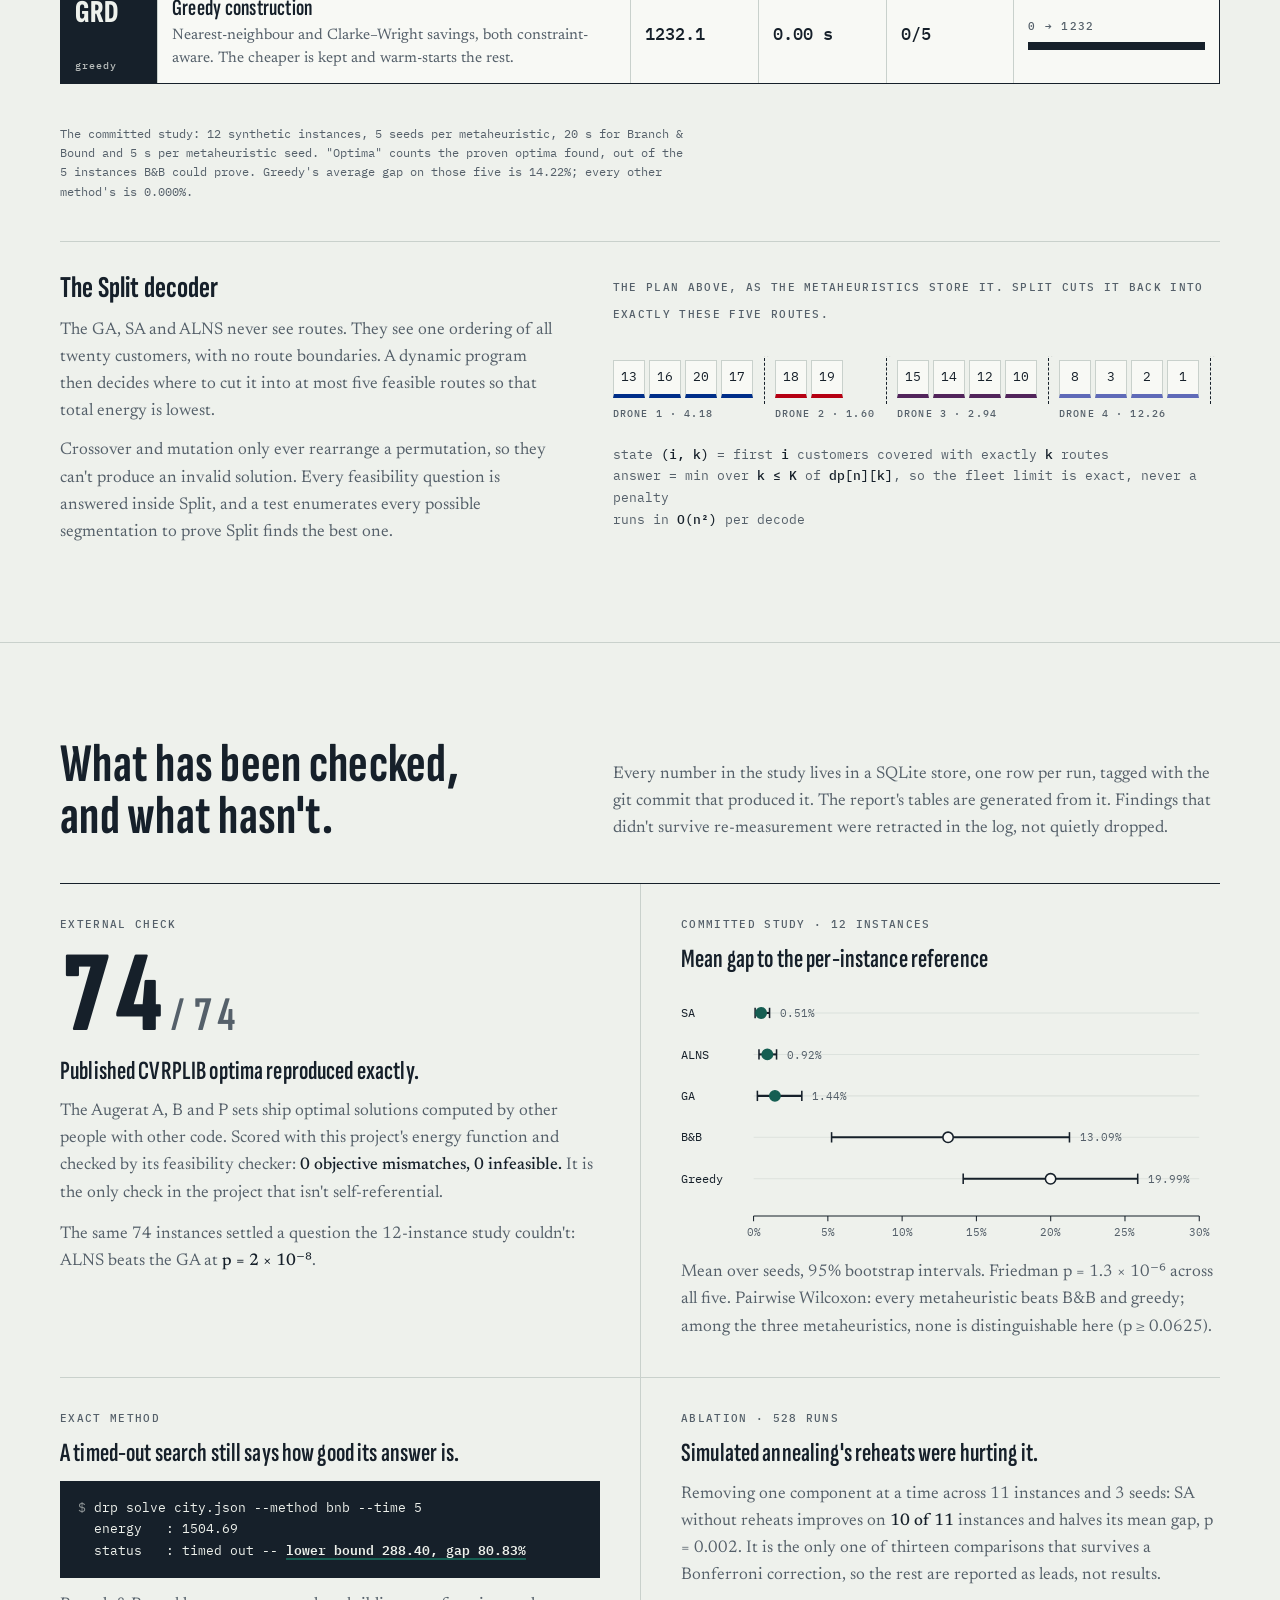
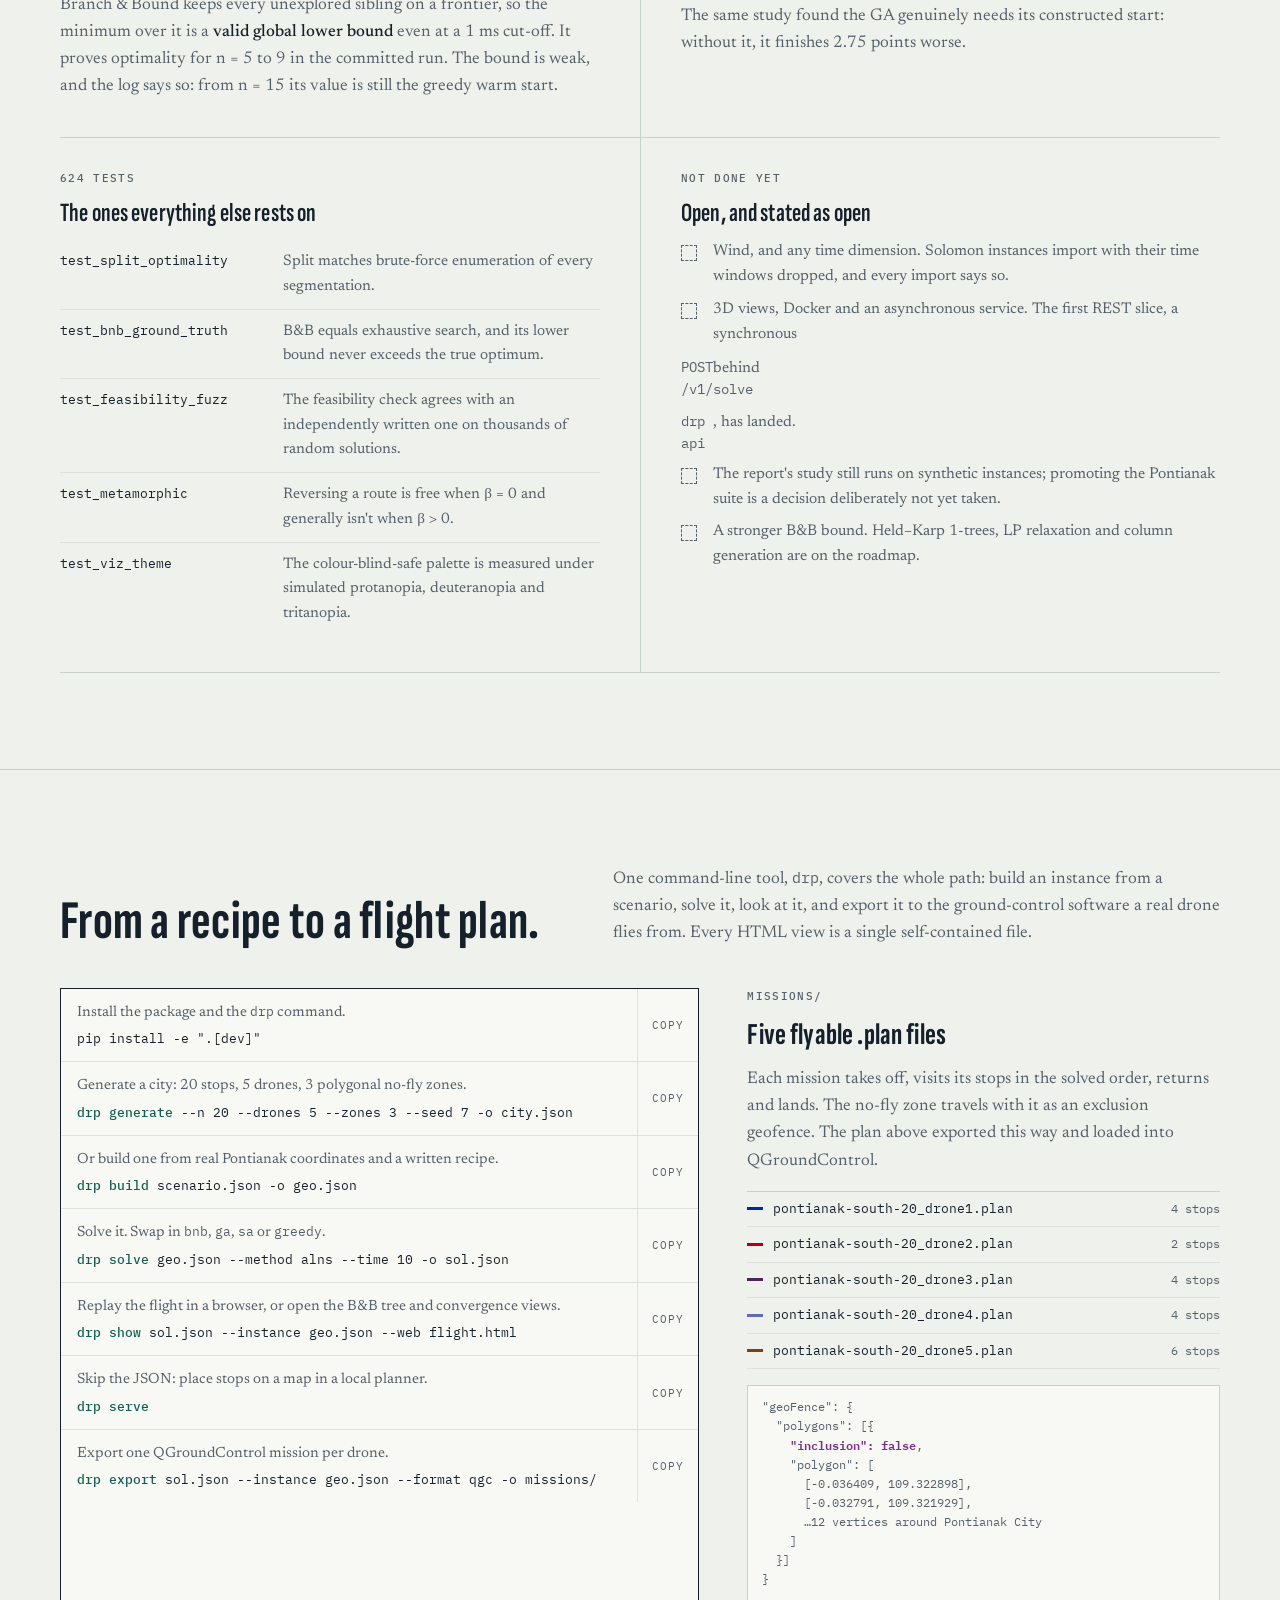
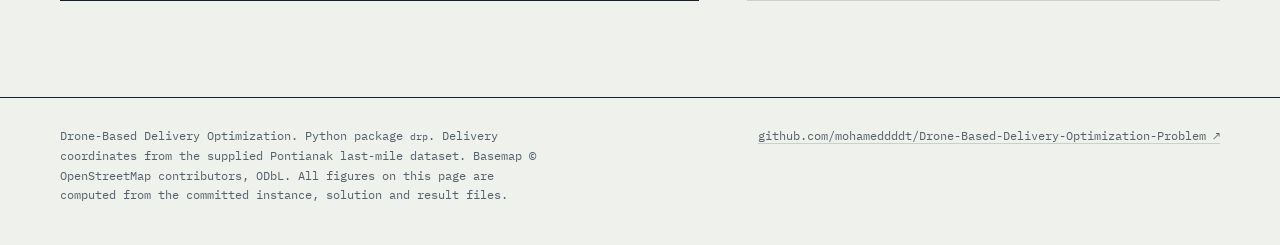
==== commit 086839ed: "Bring the site's open items up to date with main main now has a first REST slice, a synchronous POST" ====
--- a/site/index.html
+++ b/site/index.html
@@ -210,7 +210,7 @@
         <h3>Open, and stated as open</h3>
         <ul class="notyet">
           <li>Wind, and any time dimension. Solomon instances import with their time windows dropped, and every import says so.</li>
-          <li>A REST service and 3D views.</li>
+          <li>3D views, Docker and an asynchronous service. The first REST slice, a synchronous <code>POST /v1/solve</code> behind <code>drp api</code>, has landed.</li>
           <li>The report's study still runs on synthetic instances; promoting the Pontianak suite is a decision deliberately not yet taken.</li>
           <li>A stronger B&amp;B bound. Held–Karp 1-trees, LP relaxation and column generation are on the roadmap.</li>
         </ul>
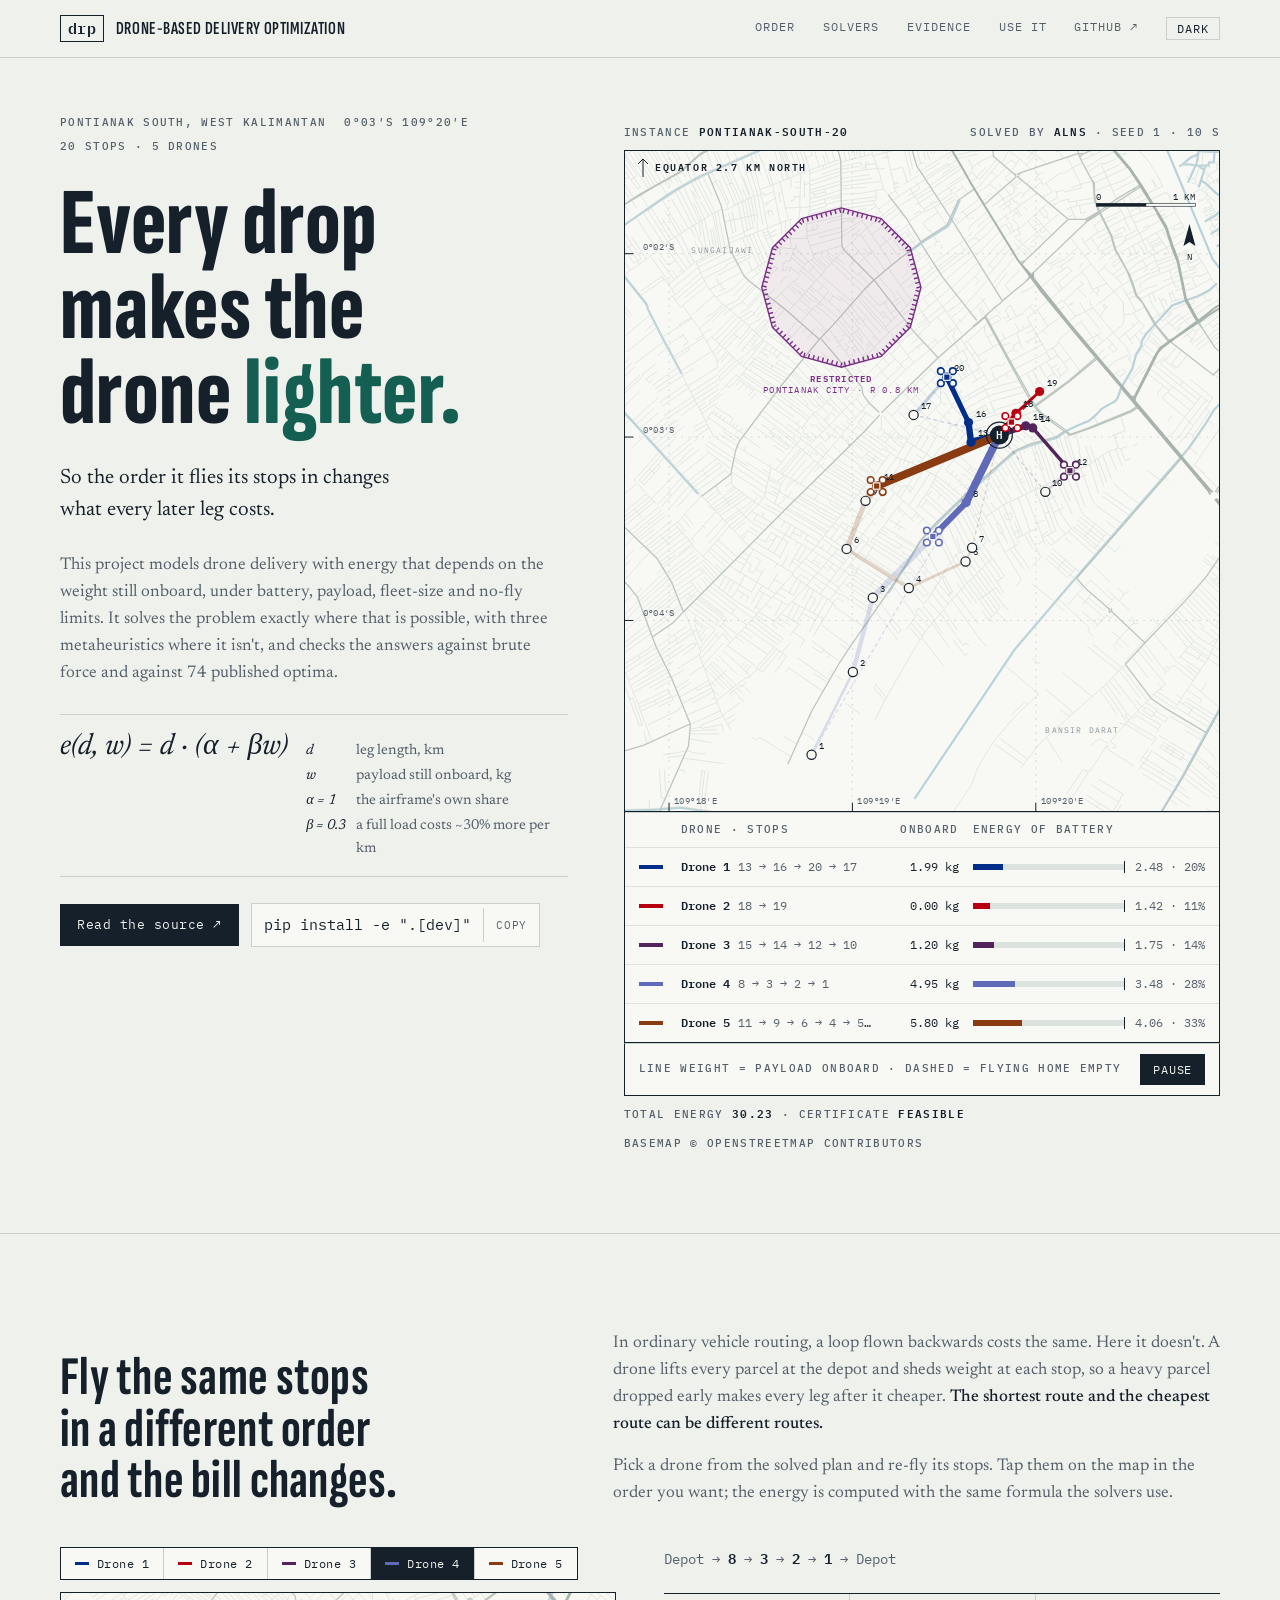
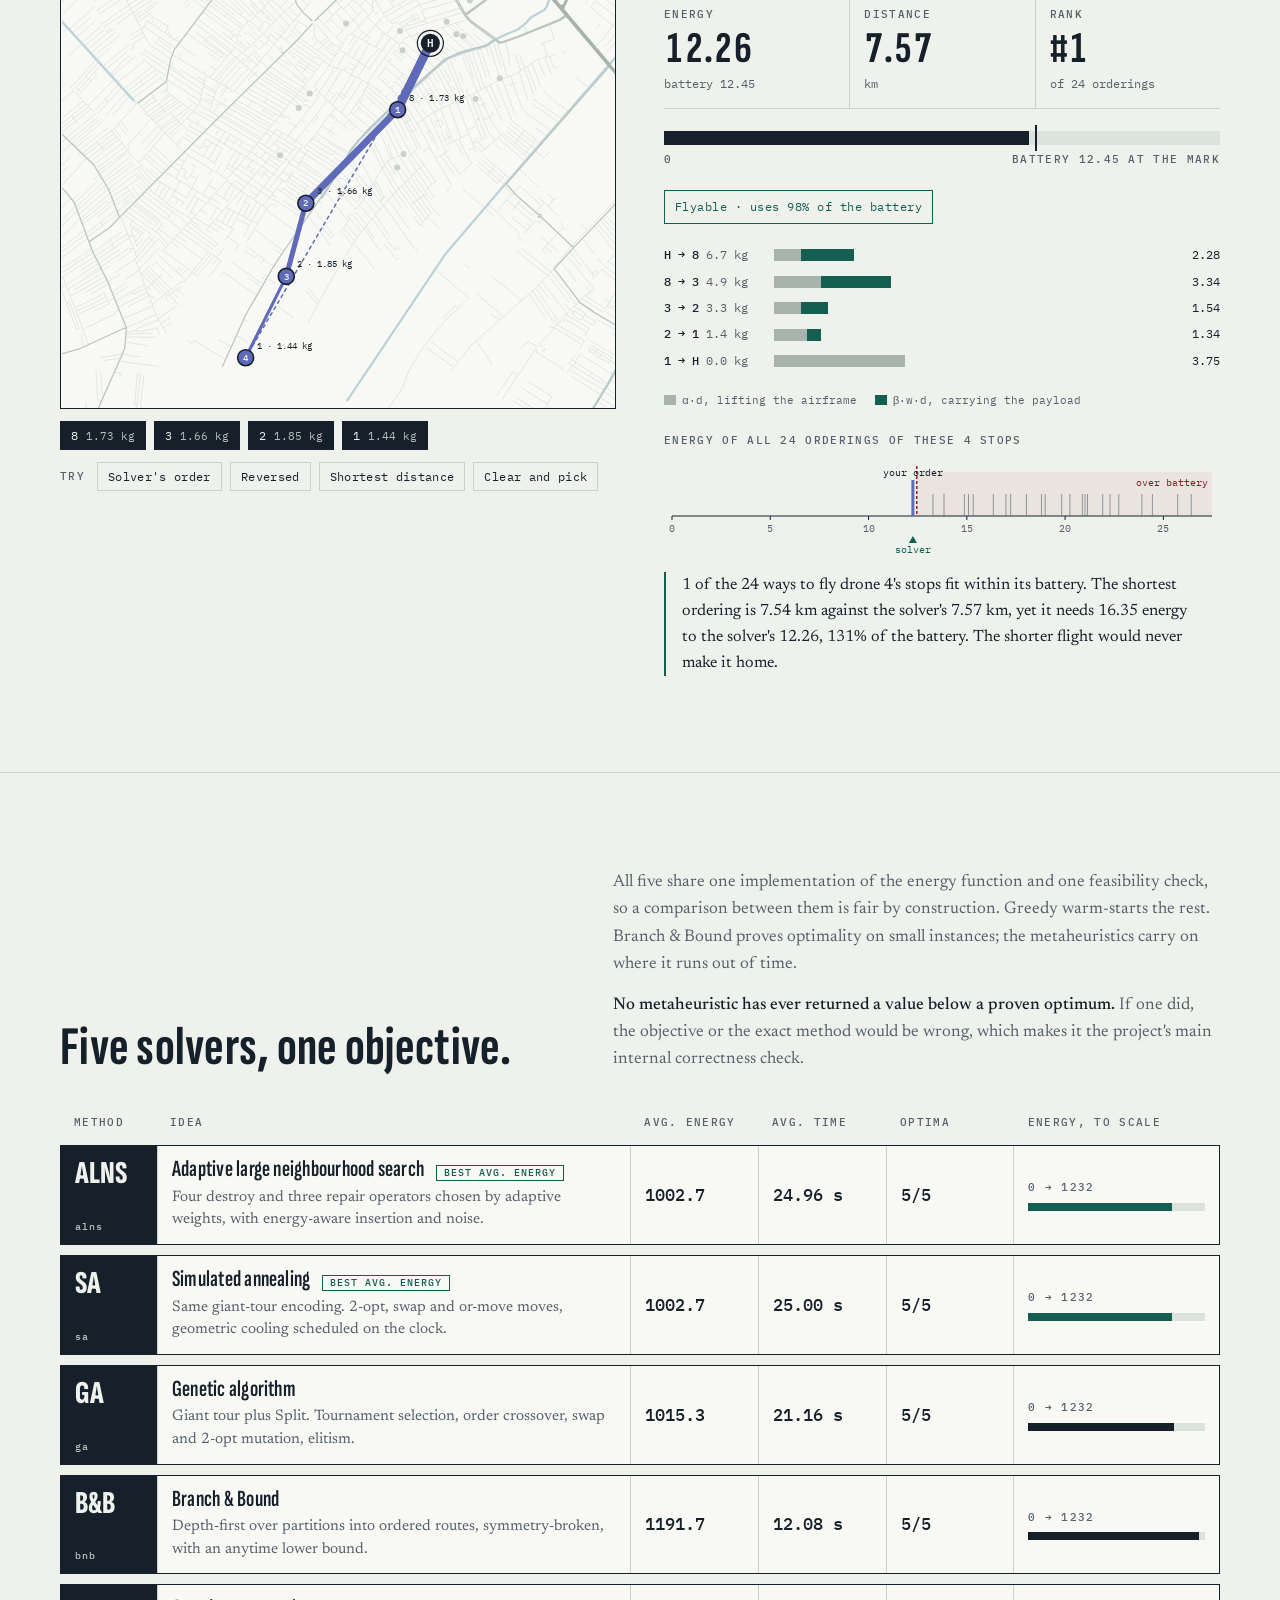
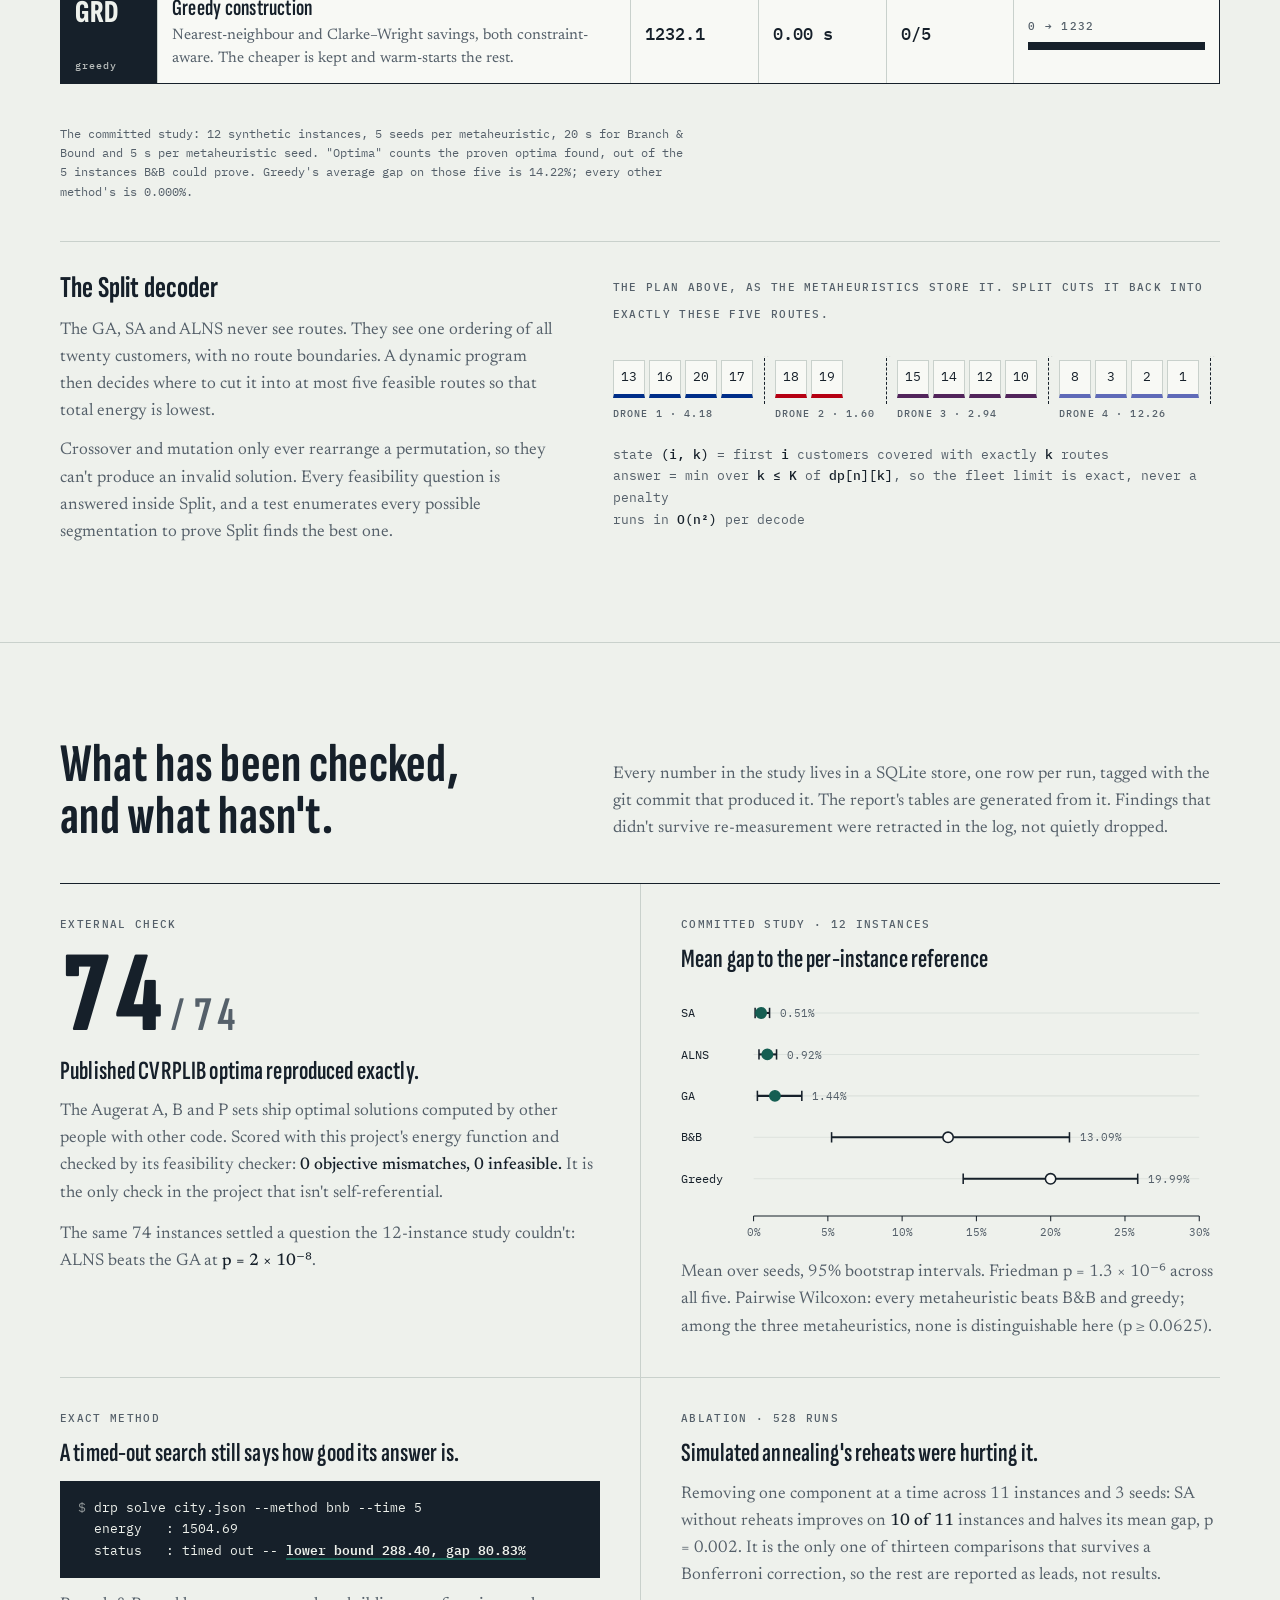
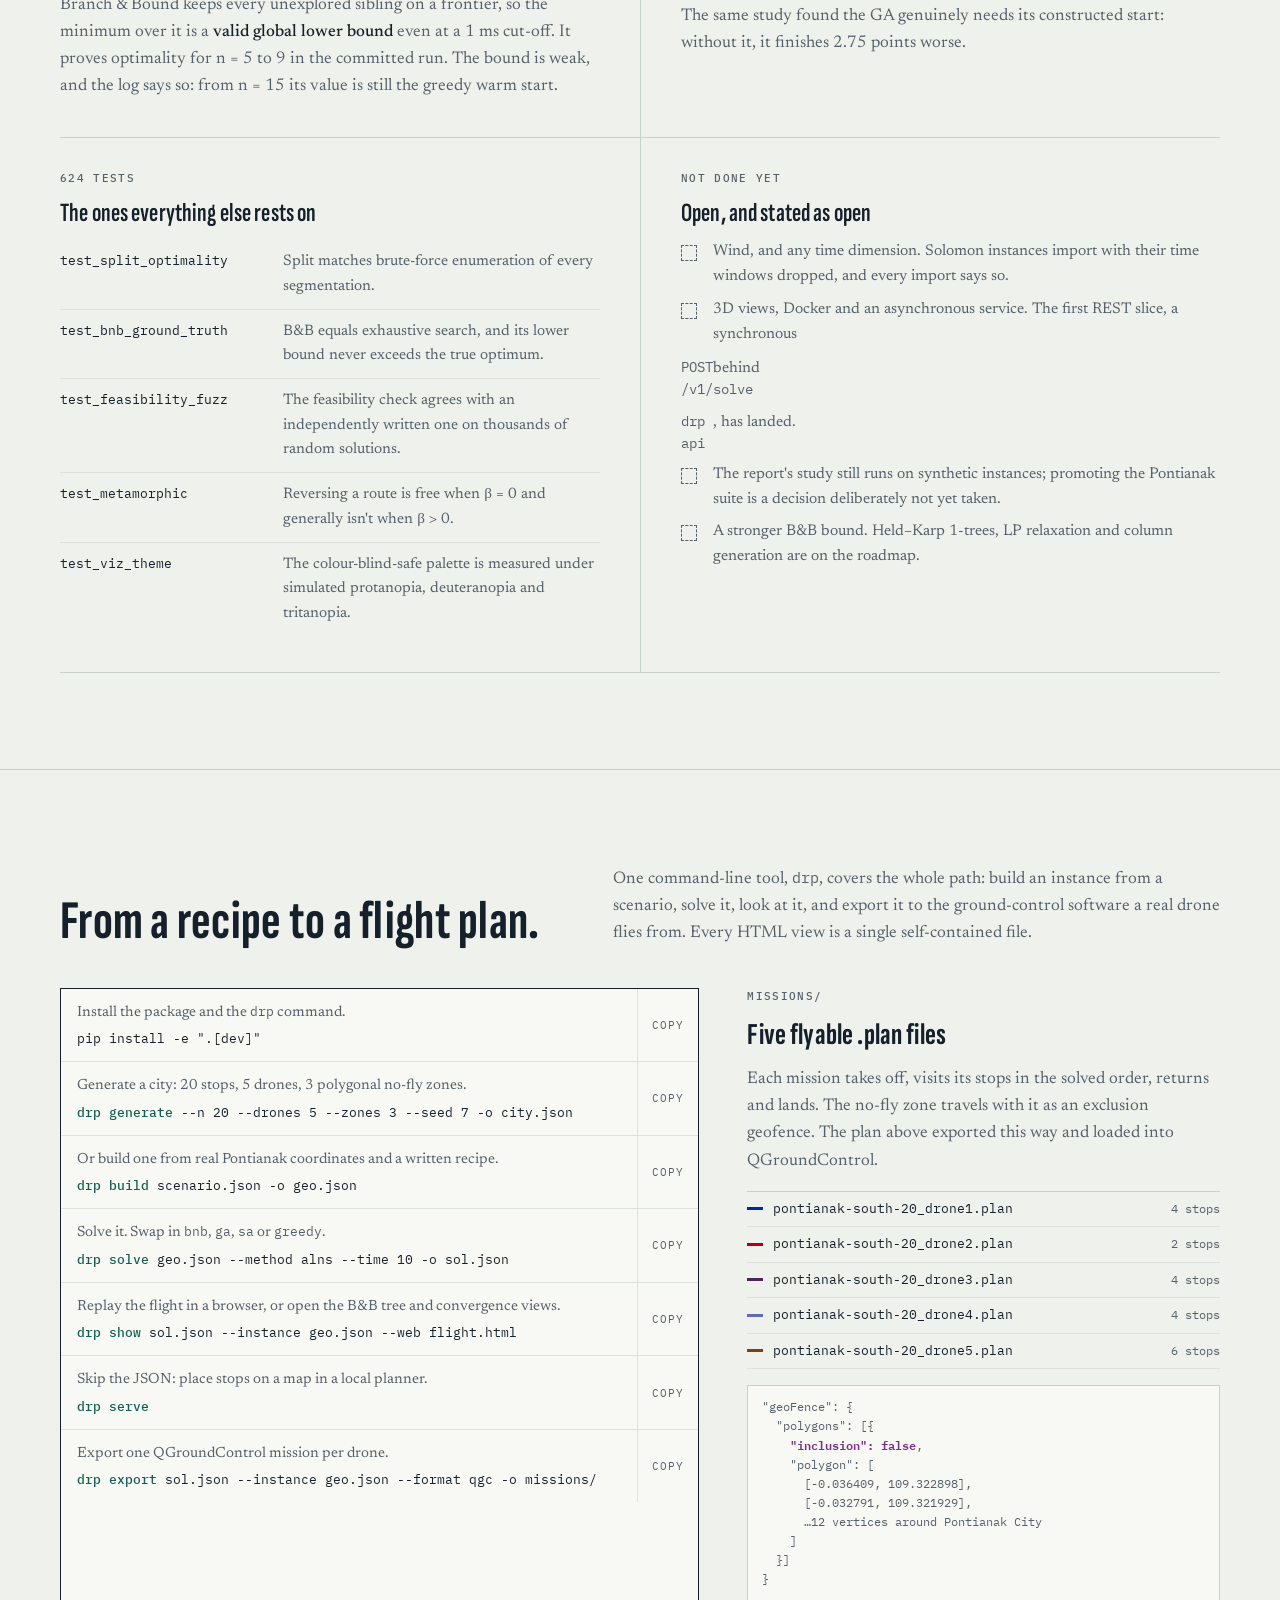
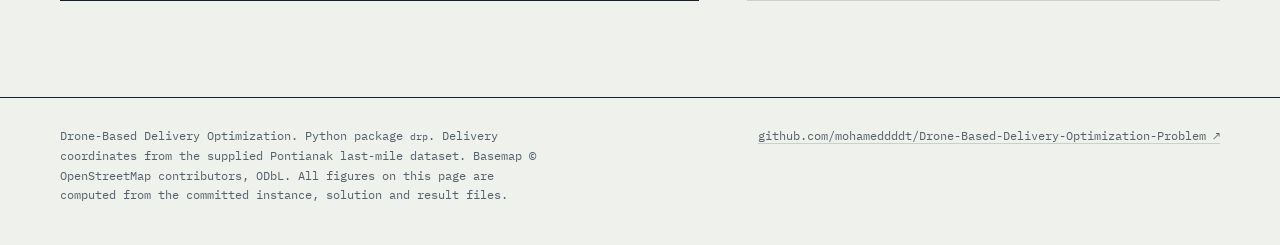
==== commit a9718ba9: "Add a light/dark theme toggle to the project site The site already had both palettes but only follow" ====
--- a/site/index.html
+++ b/site/index.html
@@ -8,6 +8,7 @@
 <link rel="preconnect" href="https://fonts.googleapis.com">
 <link rel="preconnect" href="https://fonts.gstatic.com" crossorigin>
 <link rel="stylesheet" href="https://fonts.googleapis.com/css2?family=IBM+Plex+Mono:wght@400;500;600&family=Newsreader:ital,opsz,wght@0,6..72,400;0,6..72,500;1,6..72,400&family=Sofia+Sans+Extra+Condensed:wght@500;600;700;800&display=swap">
+<script>try { var t = localStorage.getItem("drp-theme"); if (t === "light" || t === "dark") document.documentElement.dataset.theme = t; } catch (e) {}</script>
 <link rel="stylesheet" href="styles.css">
 </head>
 <body>
@@ -20,6 +21,7 @@
       <a href="#evidence">Evidence</a>
       <a href="#use">Use it</a>
       <a href="https://github.com/mohameddddt/Drone-Based-Delivery-Optimization-Problem">GitHub ↗</a>
+      <button class="theme-toggle" type="button" id="theme-toggle" aria-label="Switch colour theme"></button>
     </nav>
   </div>
 </header>
@@ -268,6 +270,26 @@
 </footer>
 <div class="toast" id="toast" hidden></div>
 
+<script>
+(function () {
+  var root = document.documentElement, btn = document.getElementById("theme-toggle");
+  var mq = window.matchMedia("(prefers-color-scheme: dark)");
+  function current() { return root.dataset.theme || (mq.matches ? "dark" : "light"); }
+  function paint() {
+    var dark = current() === "dark";
+    btn.textContent = dark ? "Light" : "Dark";
+    btn.setAttribute("aria-label", "Switch to " + (dark ? "light" : "dark") + " theme");
+  }
+  btn.addEventListener("click", function () {
+    var next = current() === "dark" ? "light" : "dark";
+    root.dataset.theme = next;
+    try { localStorage.setItem("drp-theme", next); } catch (e) {}
+    paint();
+  });
+  if (mq.addEventListener) mq.addEventListener("change", paint);
+  paint();
+})();
+</script>
 <script src="data/instance.js"></script>
 <script src="data/basemap.js"></script>
 <script src="js/model.js"></script>
--- a/site/styles.css
+++ b/site/styles.css
@@ -82,6 +82,11 @@
 .top nav { display: flex; gap: clamp(12px, 2.4vw, 28px); flex-wrap: wrap; }
 .top nav a { font-family: var(--f-mono); font-size: 0.75rem; letter-spacing: 0.08em; text-transform: uppercase; text-decoration: none; color: var(--muted); }
 .top nav a:hover { color: var(--ink); }
+.theme-toggle {
+  font-family: var(--f-mono); font-size: 0.75rem; letter-spacing: 0.08em; text-transform: uppercase;
+  color: var(--ink); background: transparent; border: 1px solid var(--rule); padding: 3px 10px; cursor: pointer;
+}
+.theme-toggle:hover { border-color: var(--ink); }
 
 /* ---------- hero ---------- */
 .hero .wrap { display: grid; grid-template-columns: minmax(0, 1fr); gap: 36px; padding-block: 40px 56px; }
